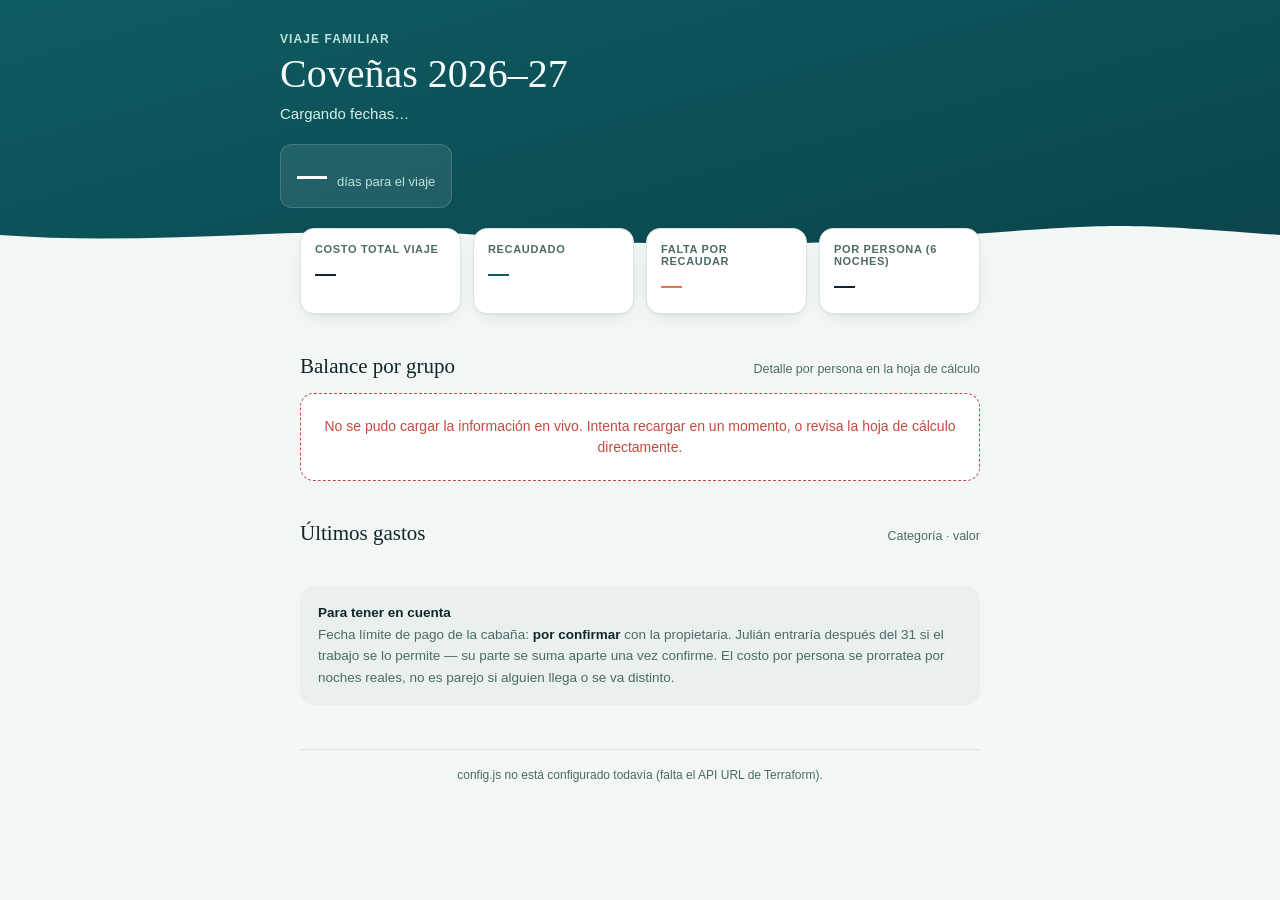
==== frontend/index.html @ 605c4e37 "Add frontend dashboard consuming the live API Same visual design as the Artifact version, now fetche" ====
<!doctype html>
<html lang="es">
<head>
<meta charset="utf-8">
<meta name="viewport" content="width=device-width, initial-scale=1">
<title>Coveñas 2026 — Cuentas del viaje</title>
<style>
  :root {
    --bg: #F2F6F4;
    --surface: #FFFFFF;
    --surface-2: #E9F0ED;
    --ink: #10262B;
    --ink-soft: #4C6A67;
    --line: #DCE6E1;
    --ocean: #0E5C63;
    --ocean-strong: #0A454A;
    --coral: #E8734A;
    --sea-green: #2F9C6B;
    --sea-green-bg: #E4F4EC;
    --sunset-red: #C24B3F;
    --sunset-red-bg: #FBEAE7;
    --amber: #B8863A;
    --amber-bg: #FBF1E1;
    --shadow: 0 1px 2px rgba(16,38,43,0.06), 0 8px 24px -12px rgba(16,38,43,0.18);
  }
  @media (prefers-color-scheme: dark) {
    :root {
      --bg: #0B1B1E; --surface: #122A2E; --surface-2: #17343A; --ink: #E7F1EE;
      --ink-soft: #93B2AE; --line: #21393E; --ocean: #4FB8AE; --ocean-strong: #7ED2C8;
      --coral: #F0925F; --sea-green: #4FD08A; --sea-green-bg: #123227;
      --sunset-red: #E8877A; --sunset-red-bg: #341E1C; --amber: #E0B15C; --amber-bg: #332A16;
      --shadow: 0 1px 2px rgba(0,0,0,0.3), 0 8px 24px -12px rgba(0,0,0,0.5);
    }
  }
  :root[data-theme="dark"] {
    --bg: #0B1B1E; --surface: #122A2E; --surface-2: #17343A; --ink: #E7F1EE;
    --ink-soft: #93B2AE; --line: #21393E; --ocean: #4FB8AE; --ocean-strong: #7ED2C8;
    --coral: #F0925F; --sea-green: #4FD08A; --sea-green-bg: #123227;
    --sunset-red: #E8877A; --sunset-red-bg: #341E1C; --amber: #E0B15C; --amber-bg: #332A16;
    --shadow: 0 1px 2px rgba(0,0,0,0.3), 0 8px 24px -12px rgba(0,0,0,0.5);
  }
  :root[data-theme="light"] {
    --bg: #F2F6F4; --surface: #FFFFFF; --surface-2: #E9F0ED; --ink: #10262B;
    --ink-soft: #4C6A67; --line: #DCE6E1; --ocean: #0E5C63; --ocean-strong: #0A454A;
    --coral: #E8734A; --sea-green: #2F9C6B; --sea-green-bg: #E4F4EC;
    --sunset-red: #C24B3F; --sunset-red-bg: #FBEAE7; --amber: #B8863A; --amber-bg: #FBF1E1;
    --shadow: 0 1px 2px rgba(16,38,43,0.06), 0 8px 24px -12px rgba(16,38,43,0.18);
  }
  * { box-sizing: border-box; }
  html, body { background: var(--bg); color: var(--ink); margin: 0;
    font-family: -apple-system, BlinkMacSystemFont, "Segoe UI", Roboto, Helvetica, Arial, sans-serif;
    -webkit-font-smoothing: antialiased; overflow-x: hidden; }
  body { padding: 0 0 64px; }
  .wrap { max-width: 720px; margin: 0 auto; padding: 0 20px; }
  .hero { background: linear-gradient(165deg, var(--ocean) 0%, var(--ocean-strong) 100%);
    color: #F4FAF8; padding: 32px 20px 40px; position: relative; overflow: hidden; }
  .hero::after { content: ""; position: absolute; left: 0; right: 0; bottom: -1px; height: 28px;
    background: var(--bg);
    -webkit-mask-image: url("data:image/svg+xml,%3Csvg xmlns='http://www.w3.org/2000/svg' viewBox='0 0 120 28' preserveAspectRatio='none'%3E%3Cpath d='M0 14 C 15 26, 30 2, 45 14 S 75 26, 90 14 S 105 2, 120 14 V28 H0 Z'/%3E%3C/svg%3E");
    mask-image: url("data:image/svg+xml,%3Csvg xmlns='http://www.w3.org/2000/svg' viewBox='0 0 120 28' preserveAspectRatio='none'%3E%3Cpath d='M0 14 C 15 26, 30 2, 45 14 S 75 26, 90 14 S 105 2, 120 14 V28 H0 Z'/%3E%3C/svg%3E");
    -webkit-mask-size: 100% 100%; mask-size: 100% 100%; }
  .hero-inner { max-width: 720px; margin: 0 auto; position: relative; }
  .eyebrow { font-size: 12px; letter-spacing: 0.09em; text-transform: uppercase; color: #BFE3DC;
    font-weight: 600; margin: 0 0 6px; }
  h1.trip-title { font-family: Georgia, "Iowan Old Style", "Palatino Linotype", serif; font-weight: 400;
    font-size: clamp(30px, 7vw, 40px); line-height: 1.08; margin: 0 0 10px; text-wrap: balance; }
  .dates { font-size: 15px; color: #D7EDE8; margin: 0 0 22px; }
  .dates b { color: #FFFFFF; font-variant-numeric: tabular-nums; }
  .countdown { display: flex; align-items: baseline; gap: 10px; background: rgba(255,255,255,0.09);
    border: 1px solid rgba(255,255,255,0.16); border-radius: 12px; padding: 14px 16px; width: fit-content; }
  .countdown .num { font-size: 30px; font-weight: 700; font-variant-numeric: tabular-nums; color: #FFFFFF; }
  .countdown .label { font-size: 13px; color: #BFE3DC; }
  .stats { display: grid; grid-template-columns: repeat(2, 1fr); gap: 12px; margin-top: -20px;
    position: relative; z-index: 1; }
  @media (min-width: 560px) { .stats { grid-template-columns: repeat(4, 1fr); } }
  .stat-card { background: var(--surface); border: 1px solid var(--line); border-radius: 14px;
    padding: 14px 14px 16px; box-shadow: var(--shadow); }
  .stat-card .k { font-size: 11px; text-transform: uppercase; letter-spacing: 0.06em; color: var(--ink-soft);
    font-weight: 600; margin: 0 0 6px; }
  .stat-card .v { font-size: 21px; font-weight: 700; font-variant-numeric: tabular-nums; margin: 0;
    letter-spacing: -0.01em; }
  .stat-card .v.coral { color: var(--coral); }
  .stat-card .v.ocean { color: var(--ocean); }
  section { margin-top: 40px; }
  .section-head { display: flex; align-items: baseline; justify-content: space-between; gap: 12px;
    margin-bottom: 14px; }
  h2 { font-family: Georgia, "Iowan Old Style", "Palatino Linotype", serif; font-weight: 400; font-size: 21px;
    margin: 0; }
  .section-note { font-size: 12.5px; color: var(--ink-soft); margin: 0; }
  .balance-list { display: flex; flex-direction: column; gap: 10px; }
  .b-card { background: var(--surface); border: 1px solid var(--line); border-radius: 14px; padding: 14px 16px; }
  .b-top { display: flex; justify-content: space-between; align-items: center; gap: 10px; margin-bottom: 10px; }
  .b-name { font-weight: 700; font-size: 15px; }
  .b-sub { font-size: 12.5px; color: var(--ink-soft); font-weight: 400; }
  .pill { font-size: 12px; font-weight: 600; padding: 4px 10px; border-radius: 999px; white-space: nowrap; }
  .pill.debe { background: var(--sunset-red-bg); color: var(--sunset-red); }
  .pill.aldia { background: var(--sea-green-bg); color: var(--sea-green); }
  .pill.pendiente { background: var(--amber-bg); color: var(--amber); }
  .b-bar-row { display: flex; align-items: center; gap: 10px; }
  .b-bar { flex: 1; height: 7px; border-radius: 999px; background: var(--surface-2); overflow: hidden; }
  .b-bar-fill { height: 100%; border-radius: 999px; background: var(--sea-green); }
  .b-figs { font-size: 12.5px; color: var(--ink-soft); font-variant-numeric: tabular-nums; white-space: nowrap; }
  .b-figs b { color: var(--ink); font-weight: 600; }
  .gasto-row { display: flex; justify-content: space-between; gap: 10px; padding: 10px 0;
    border-bottom: 1px solid var(--line); font-size: 13.5px; }
  .gasto-row:last-child { border-bottom: none; }
  .gasto-main { display: flex; flex-direction: column; gap: 2px; }
  .gasto-cat { font-size: 11px; text-transform: uppercase; letter-spacing: 0.04em; color: var(--ink-soft); }
  .gasto-val { font-variant-numeric: tabular-nums; font-weight: 600; white-space: nowrap; }
  .empty-state, .error-state { background: var(--surface); border: 1px dashed var(--line); border-radius: 14px;
    padding: 22px 18px; text-align: center; color: var(--ink-soft); font-size: 14px; line-height: 1.5; }
  .error-state { border-color: var(--sunset-red); color: var(--sunset-red); }
  .notes { background: var(--surface-2); border-radius: 14px; padding: 16px 18px; font-size: 13.5px;
    color: var(--ink-soft); line-height: 1.6; }
  .notes b { color: var(--ink); }
  footer { margin-top: 44px; padding-top: 18px; border-top: 1px solid var(--line); font-size: 12px;
    color: var(--ink-soft); text-align: center; }
  .skeleton { background: linear-gradient(90deg, var(--surface-2) 25%, var(--line) 37%, var(--surface-2) 63%);
    background-size: 400% 100%; border-radius: 14px; height: 64px; }
  @media (prefers-reduced-motion: no-preference) {
    .b-bar-fill { transition: width 0.5s ease; }
    .skeleton { animation: shimmer 1.4s ease infinite; }
  }
  @keyframes shimmer { 0% { background-position: 100% 0; } 100% { background-position: 0 0; } }
</style>
</head>
<body>

<div class="hero">
  <div class="hero-inner">
    <p class="eyebrow">Viaje familiar</p>
    <h1 class="trip-title">Coveñas 2026–27</h1>
    <p class="dates" id="dates-line">Cargando fechas…</p>
    <div class="countdown">
      <span class="num" id="countdown-num">—</span>
      <span class="label" id="countdown-label">días para el viaje</span>
    </div>
  </div>
</div>

<div class="wrap">

  <div class="stats" id="stats">
    <div class="stat-card"><p class="k">Costo total viaje</p><p class="v" id="stat-total">—</p></div>
    <div class="stat-card"><p class="k">Recaudado</p><p class="v ocean" id="stat-abonado">—</p></div>
    <div class="stat-card"><p class="k">Falta por recaudar</p><p class="v coral" id="stat-pendiente">—</p></div>
    <div class="stat-card"><p class="k">Por persona (6 noches)</p><p class="v" id="stat-persona">—</p></div>
  </div>

  <section>
    <div class="section-head">
      <h2>Balance por grupo</h2>
      <p class="section-note">Detalle por persona en la hoja de cálculo</p>
    </div>
    <div class="balance-list" id="balance-list">
      <div class="skeleton"></div><div class="skeleton"></div><div class="skeleton"></div>
    </div>
  </section>

  <section>
    <div class="section-head">
      <h2>Últimos gastos</h2>
      <p class="section-note">Categoría · valor</p>
    </div>
    <div id="gastos-list"><div class="skeleton"></div></div>
  </section>

  <section>
    <div class="notes">
      <b>Para tener en cuenta</b><br>
      Fecha límite de pago de la cabaña: <b>por confirmar</b> con la propietaria.
      Julián entraría después del 31 si el trabajo se lo permite — su parte se suma aparte una vez confirme.
      El costo por persona se prorratea por noches reales, no es parejo si alguien llega o se va distinto.
    </div>
  </section>

  <footer id="footer-note">
    Cargando…
  </footer>
</div>

<script src="config.js"></script>
<script>
(function () {
  var API_URL = window.DASHBOARD_API_URL;

  function fmt(n) {
    return "$" + Math.round(n).toLocaleString("es-CO");
  }

  function fmtDate(iso) {
    if (!iso) return "";
    var d = new Date(iso + "T00:00:00");
    return d.toLocaleDateString("es-CO", { day: "numeric", month: "short" });
  }

  function renderCountdown(inicioISO) {
    var tripStart = new Date(inicioISO + "T00:00:00");
    var today = new Date();
    today.setHours(0, 0, 0, 0);
    var diffDays = Math.round((tripStart - today) / 86400000);
    var numEl = document.getElementById("countdown-num");
    var labelEl = document.getElementById("countdown-label");
    if (diffDays > 0) {
      numEl.textContent = diffDays;
      labelEl.textContent = "días para el viaje";
    } else if (diffDays === 0) {
      numEl.textContent = "🏖";
      labelEl.textContent = "¡Es hoy!";
    } else {
      numEl.textContent = "🌊";
      labelEl.textContent = "buen viaje";
    }
  }

  function renderGroups(grupos) {
    var list = document.getElementById("balance-list");
    list.innerHTML = "";
    grupos.forEach(function (g) {
      var pct = g.owed > 0 ? Math.max(0, Math.min(100, (g.paid / g.owed) * 100)) : 0;
      var balance = g.paid - g.owed;
      var pillClass, pillText;
      if (g.pending) {
        pillClass = "pendiente"; pillText = "Pendiente confirmar";
      } else if (balance >= 0) {
        pillClass = "aldia"; pillText = "Al día";
      } else {
        pillClass = "debe"; pillText = "Debe " + fmt(-balance);
      }
      var card = document.createElement("div");
      card.className = "b-card";
      card.innerHTML =
        '<div class="b-top">' +
          '<div><span class="b-name">' + g.nombre + '</span> &nbsp;<span class="b-sub">' + g.sub + '</span></div>' +
          '<span class="pill ' + pillClass + '">' + pillText + '</span>' +
        '</div>' +
        '<div class="b-bar-row">' +
          '<div class="b-bar"><div class="b-bar-fill" style="width:' + pct + '%"></div></div>' +
          '<span class="b-figs"><b>' + fmt(g.paid) + '</b> / ' + fmt(g.owed) + '</span>' +
        '</div>';
      list.appendChild(card);
    });
  }

  function renderGastos(gastos) {
    var el = document.getElementById("gastos-list");
    if (!gastos || gastos.length === 0) {
      el.innerHTML = '<div class="empty-state">Aún no se han registrado gastos de comida, ' +
        'transporte o paseos.<br>Se van sumando aquí a medida que se registran en la hoja de gastos.</div>';
      return;
    }
    el.innerHTML = "";
    var box = document.createElement("div");
    box.className = "b-card";
    gastos.forEach(function (g) {
      var row = document.createElement("div");
      row.className = "gasto-row";
      row.innerHTML =
        '<div class="gasto-main"><span>' + g.descripcion + ' — ' + g.quienPago + '</span>' +
        '<span class="gasto-cat">' + g.categoria + ' · ' + fmtDate(g.fecha) + '</span></div>' +
        '<span class="gasto-val">' + fmt(g.valor) + '</span>';
      box.appendChild(row);
    });
    el.appendChild(box);
  }

  function render(data) {
    document.getElementById("dates-line").innerHTML =
      data.cabaña.condominio + " · <b>" + fmtDate(data.cabaña.inicio) + "</b> &rarr; <b>" +
      fmtDate(data.cabaña.fin) + "</b> · " + data.cabaña.noches + " noches";
    renderCountdown(data.cabaña.inicio);
    document.getElementById("stat-total").textContent = fmt(data.totales.granTotal);
    document.getElementById("stat-abonado").textContent = fmt(data.totales.abonado);
    document.getElementById("stat-pendiente").textContent = fmt(data.totales.pendienteRecaudar);
    var personaCount = (data.grupos || []).filter(function (g) { return !g.pending; })
      .reduce(function (n) { return n + 1; }, 0) || 1;
    document.getElementById("stat-persona").textContent = fmt(data.totales.granTotal / (data.personas || personaCount));
    renderGroups(data.grupos || []);
    renderGastos(data.ultimosGastos || []);
    var updated = data.actualizado ? new Date(data.actualizado).toLocaleString("es-CO") : "—";
    document.getElementById("footer-note").textContent = "Datos en vivo desde la hoja de cálculo · actualizado " + updated;
  }

  function showError() {
    document.getElementById("balance-list").innerHTML =
      '<div class="error-state">No se pudo cargar la información en vivo. Intenta recargar en un momento, ' +
      'o revisa la hoja de cálculo directamente.</div>';
    document.getElementById("gastos-list").innerHTML = "";
    document.getElementById("footer-note").textContent = "Sin conexión con los datos en vivo.";
  }

  if (!API_URL || API_URL.indexOf("REPLACE") === 0) {
    showError();
    document.getElementById("footer-note").textContent =
      "config.js no está configurado todavía (falta el API URL de Terraform).";
    return;
  }

  fetch(API_URL)
    .then(function (r) { if (!r.ok) throw new Error("HTTP " + r.status); return r.json(); })
    .then(render)
    .catch(showError);
})();
</script>
</body>
</html>
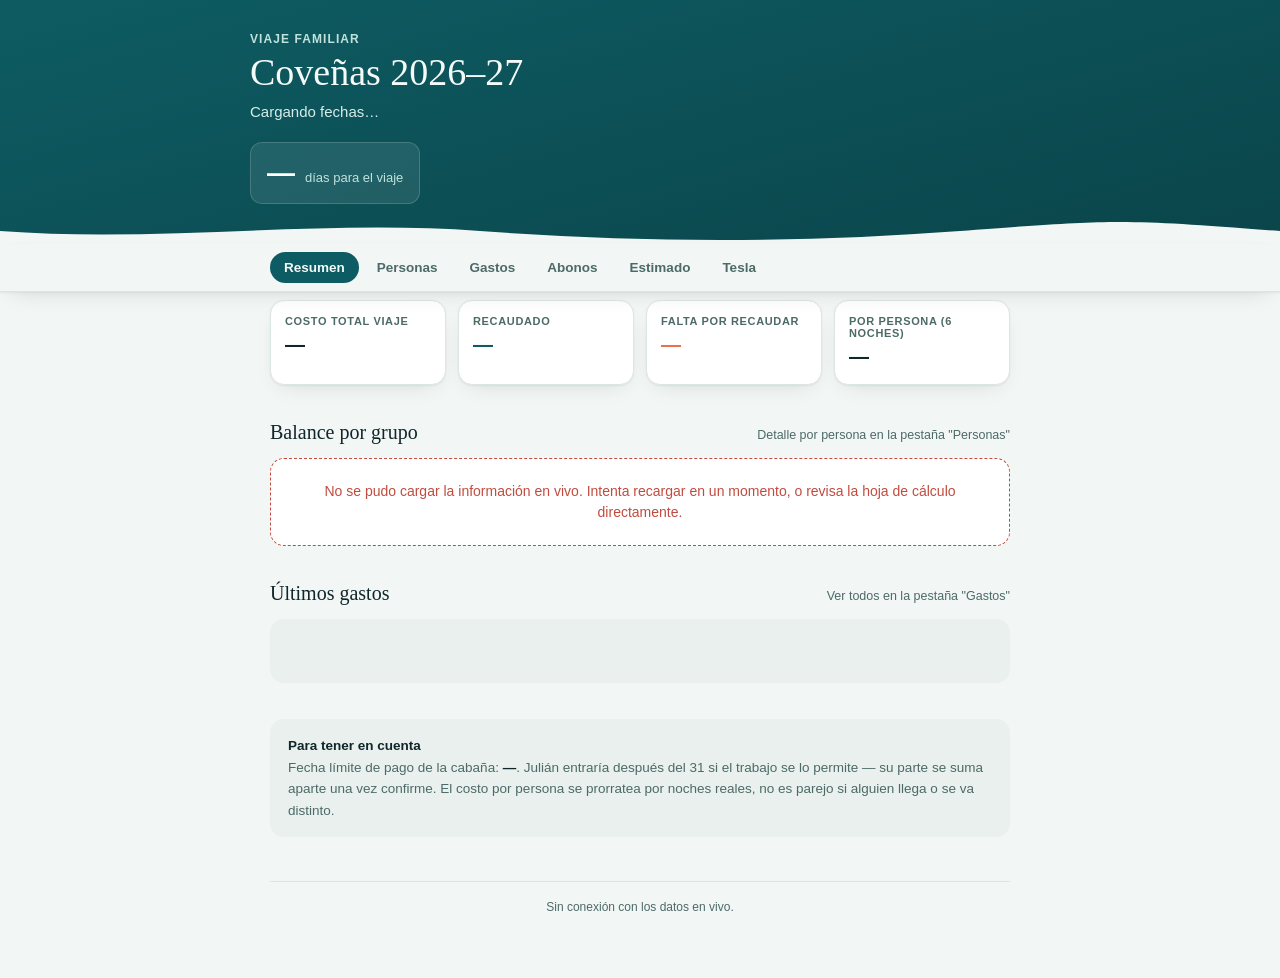
==== commit c90e6ded: "feat: dashboard con pestañas — Resumen, Personas, Gastos, Abonos, Estimado, Tesla Lambda: - parse_pe" ====
--- a/frontend/index.html
+++ b/frontend/index.html
@@ -51,25 +51,46 @@
     font-family: -apple-system, BlinkMacSystemFont, "Segoe UI", Roboto, Helvetica, Arial, sans-serif;
     -webkit-font-smoothing: antialiased; overflow-x: hidden; }
   body { padding: 0 0 64px; }
-  .wrap { max-width: 720px; margin: 0 auto; padding: 0 20px; }
+  .wrap { max-width: 780px; margin: 0 auto; padding: 0 20px; }
+  a { color: inherit; }
+
+  /* ---------- Hero ---------- */
   .hero { background: linear-gradient(165deg, var(--ocean) 0%, var(--ocean-strong) 100%);
-    color: #F4FAF8; padding: 32px 20px 40px; position: relative; overflow: hidden; }
+    color: #F4FAF8; padding: 32px 20px 0; position: relative; overflow: hidden; }
   .hero::after { content: ""; position: absolute; left: 0; right: 0; bottom: -1px; height: 28px;
     background: var(--bg);
     -webkit-mask-image: url("data:image/svg+xml,%3Csvg xmlns='http://www.w3.org/2000/svg' viewBox='0 0 120 28' preserveAspectRatio='none'%3E%3Cpath d='M0 14 C 15 26, 30 2, 45 14 S 75 26, 90 14 S 105 2, 120 14 V28 H0 Z'/%3E%3C/svg%3E");
     mask-image: url("data:image/svg+xml,%3Csvg xmlns='http://www.w3.org/2000/svg' viewBox='0 0 120 28' preserveAspectRatio='none'%3E%3Cpath d='M0 14 C 15 26, 30 2, 45 14 S 75 26, 90 14 S 105 2, 120 14 V28 H0 Z'/%3E%3C/svg%3E");
-    -webkit-mask-size: 100% 100%; mask-size: 100% 100%; }
-  .hero-inner { max-width: 720px; margin: 0 auto; position: relative; }
+    -webkit-mask-size: 100% 100%; mask-size: 100% 100%; z-index: 0; }
+  .hero-inner { max-width: 780px; margin: 0 auto; position: relative; z-index: 1; padding-bottom: 40px; }
   .eyebrow { font-size: 12px; letter-spacing: 0.09em; text-transform: uppercase; color: #BFE3DC;
     font-weight: 600; margin: 0 0 6px; }
   h1.trip-title { font-family: Georgia, "Iowan Old Style", "Palatino Linotype", serif; font-weight: 400;
-    font-size: clamp(30px, 7vw, 40px); line-height: 1.08; margin: 0 0 10px; text-wrap: balance; }
+    font-size: clamp(28px, 6.5vw, 38px); line-height: 1.08; margin: 0 0 10px; text-wrap: balance; }
   .dates { font-size: 15px; color: #D7EDE8; margin: 0 0 22px; }
   .dates b { color: #FFFFFF; font-variant-numeric: tabular-nums; }
   .countdown { display: flex; align-items: baseline; gap: 10px; background: rgba(255,255,255,0.09);
     border: 1px solid rgba(255,255,255,0.16); border-radius: 12px; padding: 14px 16px; width: fit-content; }
-  .countdown .num { font-size: 30px; font-weight: 700; font-variant-numeric: tabular-nums; color: #FFFFFF; }
+  .countdown .num { font-size: 28px; font-weight: 700; font-variant-numeric: tabular-nums; color: #FFFFFF; }
   .countdown .label { font-size: 13px; color: #BFE3DC; }
+
+  /* ---------- Tabs ---------- */
+  .tabbar-outer { position: sticky; top: 0; z-index: 10; background: var(--bg);
+    border-bottom: 1px solid var(--line); box-shadow: var(--shadow); }
+  .tabbar { max-width: 780px; margin: 0 auto; display: flex; gap: 4px; overflow-x: auto;
+    padding: 8px 20px; scrollbar-width: none; }
+  .tabbar::-webkit-scrollbar { display: none; }
+  .tab-btn { flex: 0 0 auto; border: none; background: transparent; color: var(--ink-soft);
+    font-size: 13.5px; font-weight: 600; padding: 8px 14px; border-radius: 999px; cursor: pointer;
+    white-space: nowrap; font-family: inherit; }
+  .tab-btn:hover { background: var(--surface-2); }
+  .tab-btn[aria-selected="true"] { background: var(--ocean); color: #F4FAF8; }
+  .tab-btn:focus-visible { outline: 2px solid var(--ocean); outline-offset: 2px; }
+
+  .tabpanel { display: none; padding-top: 28px; }
+  .tabpanel.active { display: block; }
+
+  /* ---------- Stats ---------- */
   .stats { display: grid; grid-template-columns: repeat(2, 1fr); gap: 12px; margin-top: -20px;
     position: relative; z-index: 1; }
   @media (min-width: 560px) { .stats { grid-template-columns: repeat(4, 1fr); } }
@@ -77,16 +98,21 @@
     padding: 14px 14px 16px; box-shadow: var(--shadow); }
   .stat-card .k { font-size: 11px; text-transform: uppercase; letter-spacing: 0.06em; color: var(--ink-soft);
     font-weight: 600; margin: 0 0 6px; }
-  .stat-card .v { font-size: 21px; font-weight: 700; font-variant-numeric: tabular-nums; margin: 0;
+  .stat-card .v { font-size: 20px; font-weight: 700; font-variant-numeric: tabular-nums; margin: 0;
     letter-spacing: -0.01em; }
   .stat-card .v.coral { color: var(--coral); }
   .stat-card .v.ocean { color: var(--ocean); }
-  section { margin-top: 40px; }
+
+  /* ---------- Sections ---------- */
+  section.block { margin-top: 36px; }
+  section.block:first-child { margin-top: 0; }
   .section-head { display: flex; align-items: baseline; justify-content: space-between; gap: 12px;
     margin-bottom: 14px; }
-  h2 { font-family: Georgia, "Iowan Old Style", "Palatino Linotype", serif; font-weight: 400; font-size: 21px;
+  h2 { font-family: Georgia, "Iowan Old Style", "Palatino Linotype", serif; font-weight: 400; font-size: 20px;
     margin: 0; }
   .section-note { font-size: 12.5px; color: var(--ink-soft); margin: 0; }
+
+  /* ---------- Balance / person cards ---------- */
   .balance-list { display: flex; flex-direction: column; gap: 10px; }
   .b-card { background: var(--surface); border: 1px solid var(--line); border-radius: 14px; padding: 14px 16px; }
   .b-top { display: flex; justify-content: space-between; align-items: center; gap: 10px; margin-bottom: 10px; }
@@ -101,22 +127,45 @@
   .b-bar-fill { height: 100%; border-radius: 999px; background: var(--sea-green); }
   .b-figs { font-size: 12.5px; color: var(--ink-soft); font-variant-numeric: tabular-nums; white-space: nowrap; }
   .b-figs b { color: var(--ink); font-weight: 600; }
-  .gasto-row { display: flex; justify-content: space-between; gap: 10px; padding: 10px 0;
+
+  /* ---------- Ledger rows (Gastos/Abonos) ---------- */
+  .ledger { background: var(--surface); border: 1px solid var(--line); border-radius: 14px; overflow: hidden; }
+  .ledger-row { display: flex; justify-content: space-between; gap: 10px; padding: 12px 16px;
     border-bottom: 1px solid var(--line); font-size: 13.5px; }
-  .gasto-row:last-child { border-bottom: none; }
-  .gasto-main { display: flex; flex-direction: column; gap: 2px; }
-  .gasto-cat { font-size: 11px; text-transform: uppercase; letter-spacing: 0.04em; color: var(--ink-soft); }
-  .gasto-val { font-variant-numeric: tabular-nums; font-weight: 600; white-space: nowrap; }
+  .ledger-row:last-child { border-bottom: none; }
+  .ledger-main { display: flex; flex-direction: column; gap: 2px; min-width: 0; }
+  .ledger-main span:first-child { overflow: hidden; text-overflow: ellipsis; white-space: nowrap; }
+  .ledger-meta { font-size: 11px; text-transform: uppercase; letter-spacing: 0.04em; color: var(--ink-soft); }
+  .ledger-val { font-variant-numeric: tabular-nums; font-weight: 600; white-space: nowrap; flex: 0 0 auto; }
+
   .empty-state, .error-state { background: var(--surface); border: 1px dashed var(--line); border-radius: 14px;
     padding: 22px 18px; text-align: center; color: var(--ink-soft); font-size: 14px; line-height: 1.5; }
   .error-state { border-color: var(--sunset-red); color: var(--sunset-red); }
+
   .notes { background: var(--surface-2); border-radius: 14px; padding: 16px 18px; font-size: 13.5px;
     color: var(--ink-soft); line-height: 1.6; }
   .notes b { color: var(--ink); }
+
+  /* ---------- Freeform grid (Estimado / Tesla) ---------- */
+  .grid-heading { font-weight: 700; font-size: 14px; margin: 20px 0 10px; color: var(--ink); }
+  .grid-heading:first-child { margin-top: 0; }
+  .grid-note { font-size: 12.5px; color: var(--ink-soft); margin: 0 0 16px; line-height: 1.5; }
+  .grid-kv { display: flex; justify-content: space-between; gap: 12px; padding: 8px 0;
+    border-bottom: 1px solid var(--line); font-size: 13.5px; }
+  .grid-kv:last-child { border-bottom: none; }
+  .grid-kv-label { color: var(--ink-soft); }
+  .grid-kv-value { font-weight: 600; text-align: right; font-variant-numeric: tabular-nums; }
+  .grid-table-wrap { overflow-x: auto; border: 1px solid var(--line); border-radius: 12px; margin: 6px 0 16px; }
+  table.grid-table { width: 100%; border-collapse: collapse; font-size: 13px; background: var(--surface); }
+  table.grid-table th { text-align: left; font-size: 11px; text-transform: uppercase; letter-spacing: 0.04em;
+    color: var(--ink-soft); background: var(--surface-2); padding: 10px 12px; white-space: nowrap; }
+  table.grid-table td { padding: 10px 12px; border-top: 1px solid var(--line); vertical-align: top; }
+
   footer { margin-top: 44px; padding-top: 18px; border-top: 1px solid var(--line); font-size: 12px;
     color: var(--ink-soft); text-align: center; }
+
   .skeleton { background: linear-gradient(90deg, var(--surface-2) 25%, var(--line) 37%, var(--surface-2) 63%);
-    background-size: 400% 100%; border-radius: 14px; height: 64px; }
+    background-size: 400% 100%; border-radius: 14px; height: 64px; margin-bottom: 10px; }
   @media (prefers-reduced-motion: no-preference) {
     .b-bar-fill { transition: width 0.5s ease; }
     .skeleton { animation: shimmer 1.4s ease infinite; }
@@ -138,45 +187,112 @@
   </div>
 </div>
 
+<div class="tabbar-outer">
+  <nav class="tabbar" role="tablist" aria-label="Secciones del dashboard">
+    <button class="tab-btn" role="tab" data-tab="resumen" aria-selected="true">Resumen</button>
+    <button class="tab-btn" role="tab" data-tab="personas" aria-selected="false">Personas</button>
+    <button class="tab-btn" role="tab" data-tab="gastos" aria-selected="false">Gastos</button>
+    <button class="tab-btn" role="tab" data-tab="abonos" aria-selected="false">Abonos</button>
+    <button class="tab-btn" role="tab" data-tab="estimado" aria-selected="false">Estimado</button>
+    <button class="tab-btn" role="tab" data-tab="tesla" aria-selected="false">Tesla</button>
+  </nav>
+</div>
+
 <div class="wrap">
 
-  <div class="stats" id="stats">
-    <div class="stat-card"><p class="k">Costo total viaje</p><p class="v" id="stat-total">—</p></div>
-    <div class="stat-card"><p class="k">Recaudado</p><p class="v ocean" id="stat-abonado">—</p></div>
-    <div class="stat-card"><p class="k">Falta por recaudar</p><p class="v coral" id="stat-pendiente">—</p></div>
-    <div class="stat-card"><p class="k">Por persona (6 noches)</p><p class="v" id="stat-persona">—</p></div>
-  </div>
-
-  <section>
-    <div class="section-head">
-      <h2>Balance por grupo</h2>
-      <p class="section-note">Detalle por persona en la hoja de cálculo</p>
+  <!-- ---------------- RESUMEN ---------------- -->
+  <div class="tabpanel active" id="panel-resumen">
+    <div class="stats" id="stats">
+      <div class="stat-card"><p class="k">Costo total viaje</p><p class="v" id="stat-total">—</p></div>
+      <div class="stat-card"><p class="k">Recaudado</p><p class="v ocean" id="stat-abonado">—</p></div>
+      <div class="stat-card"><p class="k">Falta por recaudar</p><p class="v coral" id="stat-pendiente">—</p></div>
+      <div class="stat-card"><p class="k">Por persona (6 noches)</p><p class="v" id="stat-persona">—</p></div>
     </div>
-    <div class="balance-list" id="balance-list">
-      <div class="skeleton"></div><div class="skeleton"></div><div class="skeleton"></div>
-    </div>
-  </section>
-
-  <section>
-    <div class="section-head">
-      <h2>Últimos gastos</h2>
-      <p class="section-note">Categoría · valor</p>
-    </div>
-    <div id="gastos-list"><div class="skeleton"></div></div>
-  </section>
-
-  <section>
-    <div class="notes">
-      <b>Para tener en cuenta</b><br>
-      Fecha límite de pago de la cabaña: <b>por confirmar</b> con la propietaria.
-      Julián entraría después del 31 si el trabajo se lo permite — su parte se suma aparte una vez confirme.
-      El costo por persona se prorratea por noches reales, no es parejo si alguien llega o se va distinto.
-    </div>
-  </section>
-
-  <footer id="footer-note">
-    Cargando…
-  </footer>
+
+    <section class="block">
+      <div class="section-head">
+        <h2>Balance por grupo</h2>
+        <p class="section-note">Detalle por persona en la pestaña "Personas"</p>
+      </div>
+      <div class="balance-list" id="balance-list">
+        <div class="skeleton"></div><div class="skeleton"></div><div class="skeleton"></div>
+      </div>
+    </section>
+
+    <section class="block">
+      <div class="section-head">
+        <h2>Últimos gastos</h2>
+        <p class="section-note">Ver todos en la pestaña "Gastos"</p>
+      </div>
+      <div id="resumen-gastos"><div class="skeleton"></div></div>
+    </section>
+
+    <section class="block">
+      <div class="notes">
+        <b>Para tener en cuenta</b><br>
+        Fecha límite de pago de la cabaña: <b id="nota-fecha-limite">—</b>.
+        Julián entraría después del 31 si el trabajo se lo permite — su parte se suma aparte una vez confirme.
+        El costo por persona se prorratea por noches reales, no es parejo si alguien llega o se va distinto.
+      </div>
+    </section>
+  </div>
+
+  <!-- ---------------- PERSONAS ---------------- -->
+  <div class="tabpanel" id="panel-personas">
+    <section class="block">
+      <div class="section-head">
+        <h2>Personas</h2>
+        <p class="section-note">Costo individual, prorrateado por noche</p>
+      </div>
+      <div class="balance-list" id="personas-list"><div class="skeleton"></div></div>
+    </section>
+  </div>
+
+  <!-- ---------------- GASTOS ---------------- -->
+  <div class="tabpanel" id="panel-gastos">
+    <section class="block">
+      <div class="section-head">
+        <h2>Gastos</h2>
+        <p class="section-note">Comida, transporte, actividades, otros</p>
+      </div>
+      <div id="gastos-full"><div class="skeleton"></div></div>
+    </section>
+  </div>
+
+  <!-- ---------------- ABONOS ---------------- -->
+  <div class="tabpanel" id="panel-abonos">
+    <section class="block">
+      <div class="section-head">
+        <h2>Abonos / adelantos</h2>
+        <p class="section-note">Quién ha aportado a la caja del viaje</p>
+      </div>
+      <div id="abonos-full"><div class="skeleton"></div></div>
+    </section>
+  </div>
+
+  <!-- ---------------- ESTIMADO ---------------- -->
+  <div class="tabpanel" id="panel-estimado">
+    <section class="block">
+      <div class="section-head">
+        <h2>Presupuesto estimado</h2>
+        <p class="section-note">Predictivo — investigado en la web, ajustable</p>
+      </div>
+      <div id="estimado-grid"><div class="skeleton"></div></div>
+    </section>
+  </div>
+
+  <!-- ---------------- TESLA ---------------- -->
+  <div class="tabpanel" id="panel-tesla">
+    <section class="block">
+      <div class="section-head">
+        <h2>Tesla — ruta y carga</h2>
+        <p class="section-note">Medellín → Coveñas, Model Y RWD</p>
+      </div>
+      <div id="tesla-grid"><div class="skeleton"></div></div>
+    </section>
+  </div>
+
+  <footer id="footer-note">Cargando…</footer>
 </div>
 
 <script src="config.js"></script>
@@ -194,6 +310,19 @@
     return d.toLocaleDateString("es-CO", { day: "numeric", month: "short" });
   }
 
+  // ---------------- Tabs ----------------
+  var tabButtons = Array.prototype.slice.call(document.querySelectorAll(".tab-btn"));
+  tabButtons.forEach(function (btn) {
+    btn.addEventListener("click", function () {
+      tabButtons.forEach(function (b) { b.setAttribute("aria-selected", "false"); });
+      document.querySelectorAll(".tabpanel").forEach(function (p) { p.classList.remove("active"); });
+      btn.setAttribute("aria-selected", "true");
+      document.getElementById("panel-" + btn.dataset.tab).classList.add("active");
+      window.scrollTo({ top: 0, behavior: "instant" in window ? "instant" : "auto" });
+    });
+  });
+
+  // ---------------- Countdown ----------------
   function renderCountdown(inicioISO) {
     var tripStart = new Date(inicioISO + "T00:00:00");
     var today = new Date();
@@ -213,26 +342,26 @@
     }
   }
 
+  // ---------------- Resumen: balance por grupo ----------------
+  function balancePill(owed, paid, pending) {
+    var balance = paid - owed;
+    if (pending) return { cls: "pendiente", text: "Pendiente confirmar" };
+    if (balance >= 0) return { cls: "aldia", text: "Al día" };
+    return { cls: "debe", text: "Debe " + fmt(-balance) };
+  }
+
   function renderGroups(grupos) {
     var list = document.getElementById("balance-list");
     list.innerHTML = "";
     grupos.forEach(function (g) {
       var pct = g.owed > 0 ? Math.max(0, Math.min(100, (g.paid / g.owed) * 100)) : 0;
-      var balance = g.paid - g.owed;
-      var pillClass, pillText;
-      if (g.pending) {
-        pillClass = "pendiente"; pillText = "Pendiente confirmar";
-      } else if (balance >= 0) {
-        pillClass = "aldia"; pillText = "Al día";
-      } else {
-        pillClass = "debe"; pillText = "Debe " + fmt(-balance);
-      }
+      var pill = balancePill(g.owed, g.paid, g.pending);
       var card = document.createElement("div");
       card.className = "b-card";
       card.innerHTML =
         '<div class="b-top">' +
           '<div><span class="b-name">' + g.nombre + '</span> &nbsp;<span class="b-sub">' + g.sub + '</span></div>' +
-          '<span class="pill ' + pillClass + '">' + pillText + '</span>' +
+          '<span class="pill ' + pill.cls + '">' + pill.text + '</span>' +
         '</div>' +
         '<div class="b-bar-row">' +
           '<div class="b-bar"><div class="b-bar-fill" style="width:' + pct + '%"></div></div>' +
@@ -242,41 +371,167 @@
     });
   }
 
-  function renderGastos(gastos) {
-    var el = document.getElementById("gastos-list");
-    if (!gastos || gastos.length === 0) {
-      el.innerHTML = '<div class="empty-state">Aún no se han registrado gastos de comida, ' +
-        'transporte o paseos.<br>Se van sumando aquí a medida que se registran en la hoja de gastos.</div>';
+  // ---------------- Personas ----------------
+  function renderPersonas(personas) {
+    var list = document.getElementById("personas-list");
+    list.innerHTML = "";
+    if (!personas || personas.length === 0) {
+      list.innerHTML = '<div class="empty-state">Sin datos de personas todavía.</div>';
       return;
     }
-    el.innerHTML = "";
+    personas.forEach(function (p) {
+      var pct = p.totalACargo > 0 ? Math.max(0, Math.min(100, (p.totalAbonado / p.totalACargo) * 100)) : 0;
+      var pill = balancePill(p.totalACargo, p.totalAbonado, false);
+      var sub = p.grupo + " · " + p.noches + " noches" + (p.participaGastos ? "" : " · no participa en gastos variables");
+      var card = document.createElement("div");
+      card.className = "b-card";
+      card.innerHTML =
+        '<div class="b-top">' +
+          '<div><span class="b-name">' + p.nombre + '</span> &nbsp;<span class="b-sub">' + sub + '</span></div>' +
+          '<span class="pill ' + pill.cls + '">' + pill.text + '</span>' +
+        '</div>' +
+        '<div class="b-bar-row">' +
+          '<div class="b-bar"><div class="b-bar-fill" style="width:' + pct + '%"></div></div>' +
+          '<span class="b-figs"><b>' + fmt(p.totalAbonado) + '</b> / ' + fmt(p.totalACargo) + '</span>' +
+        '</div>' +
+        (p.nota ? '<p class="section-note" style="margin-top:8px">' + p.nota + '</p>' : '');
+      list.appendChild(card);
+    });
+  }
+
+  // ---------------- Ledgers: Gastos / Abonos ----------------
+  function renderLedger(containerId, rows, emptyText, rowRenderer) {
+    var el = document.getElementById(containerId);
+    if (!rows || rows.length === 0) {
+      el.innerHTML = '<div class="empty-state">' + emptyText + '</div>';
+      return;
+    }
     var box = document.createElement("div");
-    box.className = "b-card";
-    gastos.forEach(function (g) {
+    box.className = "ledger";
+    rows.forEach(function (r) {
       var row = document.createElement("div");
-      row.className = "gasto-row";
-      row.innerHTML =
-        '<div class="gasto-main"><span>' + g.descripcion + ' — ' + g.quienPago + '</span>' +
-        '<span class="gasto-cat">' + g.categoria + ' · ' + fmtDate(g.fecha) + '</span></div>' +
-        '<span class="gasto-val">' + fmt(g.valor) + '</span>';
+      row.className = "ledger-row";
+      row.innerHTML = rowRenderer(r);
       box.appendChild(row);
     });
+    el.innerHTML = "";
     el.appendChild(box);
   }
 
+  function gastoRowHtml(g) {
+    return '<div class="ledger-main"><span>' + (g.descripcion || "(sin descripción)") + " — " + g.quienPago + '</span>' +
+      '<span class="ledger-meta">' + g.categoria + ' · ' + fmtDate(g.fecha) + '</span></div>' +
+      '<span class="ledger-val">' + fmt(g.valor) + '</span>';
+  }
+
+  function abonoRowHtml(a) {
+    return '<div class="ledger-main"><span>' + a.nombre + " — " + a.concepto + '</span>' +
+      '<span class="ledger-meta">' + a.grupo + ' · ' + fmtDate(a.fecha) + '</span></div>' +
+      '<span class="ledger-val">' + fmt(a.valor) + '</span>';
+  }
+
+  // ---------------- Freeform grid renderer (Estimado / Tesla) ----------------
+  function renderFreeformGrid(containerId, grid) {
+    var container = document.getElementById(containerId);
+    container.innerHTML = "";
+    if (!grid || grid.length === 0) {
+      container.innerHTML = '<div class="empty-state">Sin datos.</div>';
+      return;
+    }
+    var currentTable = null;
+    grid.forEach(function (row, idx) {
+      if (idx === 0) return; // row 0 is the sheet's own emoji title, already shown as the tab heading
+      var cells = row.map(function (c) { return c === null || c === undefined ? "" : String(c); });
+      var nonEmpty = cells.filter(function (c) { return c.trim() !== ""; });
+
+      if (nonEmpty.length === 0) { currentTable = null; return; }
+
+      if (nonEmpty.length === 1) {
+        currentTable = null;
+        var text = nonEmpty[0];
+        var isLong = text.length > 70;
+        var el = document.createElement(isLong ? "p" : "div");
+        el.className = isLong ? "grid-note" : "grid-heading";
+        el.textContent = text;
+        container.appendChild(el);
+        return;
+      }
+
+      if (nonEmpty.length >= 3) {
+        if (!currentTable) {
+          var wrap = document.createElement("div");
+          wrap.className = "grid-table-wrap";
+          currentTable = document.createElement("table");
+          currentTable.className = "grid-table";
+          wrap.appendChild(currentTable);
+          container.appendChild(wrap);
+          var thead = document.createElement("thead");
+          var htr = document.createElement("tr");
+          cells.forEach(function (c) {
+            var th = document.createElement("th");
+            th.textContent = c;
+            htr.appendChild(th);
+          });
+          thead.appendChild(htr);
+          currentTable.appendChild(thead);
+          currentTable.appendChild(document.createElement("tbody"));
+        } else {
+          var tbody = currentTable.querySelector("tbody");
+          var tr = document.createElement("tr");
+          cells.forEach(function (c) {
+            var td = document.createElement("td");
+            td.textContent = c;
+            tr.appendChild(td);
+          });
+          tbody.appendChild(tr);
+        }
+        return;
+      }
+
+      // exactly 2 non-empty cells -> label/value line
+      currentTable = null;
+      var kv = document.createElement("div");
+      kv.className = "grid-kv";
+      var label = document.createElement("span");
+      label.className = "grid-kv-label";
+      label.textContent = cells[0];
+      var value = document.createElement("span");
+      value.className = "grid-kv-value";
+      value.textContent = cells.slice(1).filter(function (c) { return c.trim() !== ""; }).join(" · ");
+      kv.appendChild(label);
+      kv.appendChild(value);
+      container.appendChild(kv);
+    });
+  }
+
+  // ---------------- Assemble ----------------
   function render(data) {
     document.getElementById("dates-line").innerHTML =
       data.cabaña.condominio + " · <b>" + fmtDate(data.cabaña.inicio) + "</b> &rarr; <b>" +
       fmtDate(data.cabaña.fin) + "</b> · " + data.cabaña.noches + " noches";
     renderCountdown(data.cabaña.inicio);
+    document.getElementById("nota-fecha-limite").textContent = data.cabaña.fechaLimitePago || "por confirmar";
+
     document.getElementById("stat-total").textContent = fmt(data.totales.granTotal);
     document.getElementById("stat-abonado").textContent = fmt(data.totales.abonado);
     document.getElementById("stat-pendiente").textContent = fmt(data.totales.pendienteRecaudar);
-    var personaCount = (data.grupos || []).filter(function (g) { return !g.pending; })
-      .reduce(function (n) { return n + 1; }, 0) || 1;
-    document.getElementById("stat-persona").textContent = fmt(data.totales.granTotal / (data.personas || personaCount));
+    var basePersonas = (data.personas || []).length || 1;
+    document.getElementById("stat-persona").textContent = fmt(data.totales.granTotal / basePersonas);
+
     renderGroups(data.grupos || []);
-    renderGastos(data.ultimosGastos || []);
+    renderPersonas(data.personas || []);
+
+    renderLedger("resumen-gastos", (data.ultimosGastos || []).slice(0, 5),
+      "Aún no se han registrado gastos. Se van sumando aquí a medida que se registran en la hoja.",
+      gastoRowHtml);
+    renderLedger("gastos-full", data.gastos || [],
+      "Aún no se han registrado gastos.", gastoRowHtml);
+    renderLedger("abonos-full", data.abonos || [],
+      "Aún no se han registrado abonos.", abonoRowHtml);
+
+    renderFreeformGrid("estimado-grid", data.estimado && data.estimado.grid);
+    renderFreeformGrid("tesla-grid", data.tesla && data.tesla.grid);
+
     var updated = data.actualizado ? new Date(data.actualizado).toLocaleString("es-CO") : "—";
     document.getElementById("footer-note").textContent = "Datos en vivo desde la hoja de cálculo · actualizado " + updated;
   }
@@ -285,7 +540,6 @@
     document.getElementById("balance-list").innerHTML =
       '<div class="error-state">No se pudo cargar la información en vivo. Intenta recargar en un momento, ' +
       'o revisa la hoja de cálculo directamente.</div>';
-    document.getElementById("gastos-list").innerHTML = "";
     document.getElementById("footer-note").textContent = "Sin conexión con los datos en vivo.";
   }
 
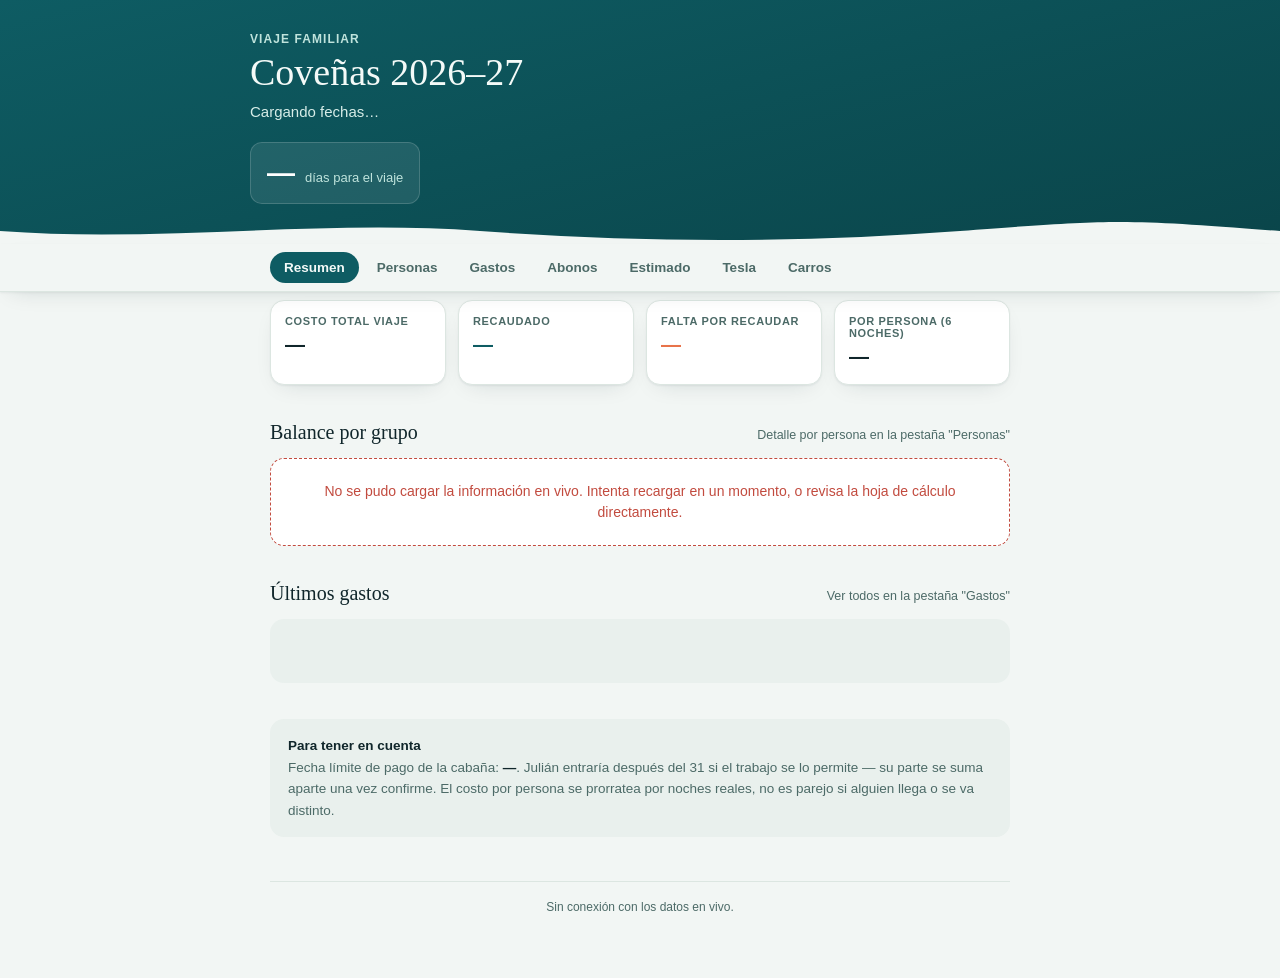
==== commit d1612507: "feat: pestaña Carros (gasolina) + fetch resiliente a tabs faltantes - Nueva hoja 'Carros' en Gastos_" ====
--- a/frontend/index.html
+++ b/frontend/index.html
@@ -195,6 +195,7 @@
     <button class="tab-btn" role="tab" data-tab="abonos" aria-selected="false">Abonos</button>
     <button class="tab-btn" role="tab" data-tab="estimado" aria-selected="false">Estimado</button>
     <button class="tab-btn" role="tab" data-tab="tesla" aria-selected="false">Tesla</button>
+    <button class="tab-btn" role="tab" data-tab="carros" aria-selected="false">Carros</button>
   </nav>
 </div>
 
@@ -289,6 +290,17 @@
         <p class="section-note">Medellín → Coveñas, Model Y RWD</p>
       </div>
       <div id="tesla-grid"><div class="skeleton"></div></div>
+    </section>
+  </div>
+
+  <!-- ---------------- CARROS ---------------- -->
+  <div class="tabpanel" id="panel-carros">
+    <section class="block">
+      <div class="section-head">
+        <h2>Carros a gasolina</h2>
+        <p class="section-note">Ruta, presupuesto y checklist — Medellín → Coveñas</p>
+      </div>
+      <div id="carros-grid"><div class="skeleton"></div></div>
     </section>
   </div>
 
@@ -435,7 +447,7 @@
     var container = document.getElementById(containerId);
     container.innerHTML = "";
     if (!grid || grid.length === 0) {
-      container.innerHTML = '<div class="empty-state">Sin datos.</div>';
+      container.innerHTML = '<div class="empty-state">Todavía no se ha agregado esta pestaña a la hoja de cálculo compartida.</div>';
       return;
     }
     var currentTable = null;
@@ -531,6 +543,7 @@
 
     renderFreeformGrid("estimado-grid", data.estimado && data.estimado.grid);
     renderFreeformGrid("tesla-grid", data.tesla && data.tesla.grid);
+    renderFreeformGrid("carros-grid", data.carros && data.carros.grid);
 
     var updated = data.actualizado ? new Date(data.actualizado).toLocaleString("es-CO") : "—";
     document.getElementById("footer-note").textContent = "Datos en vivo desde la hoja de cálculo · actualizado " + updated;
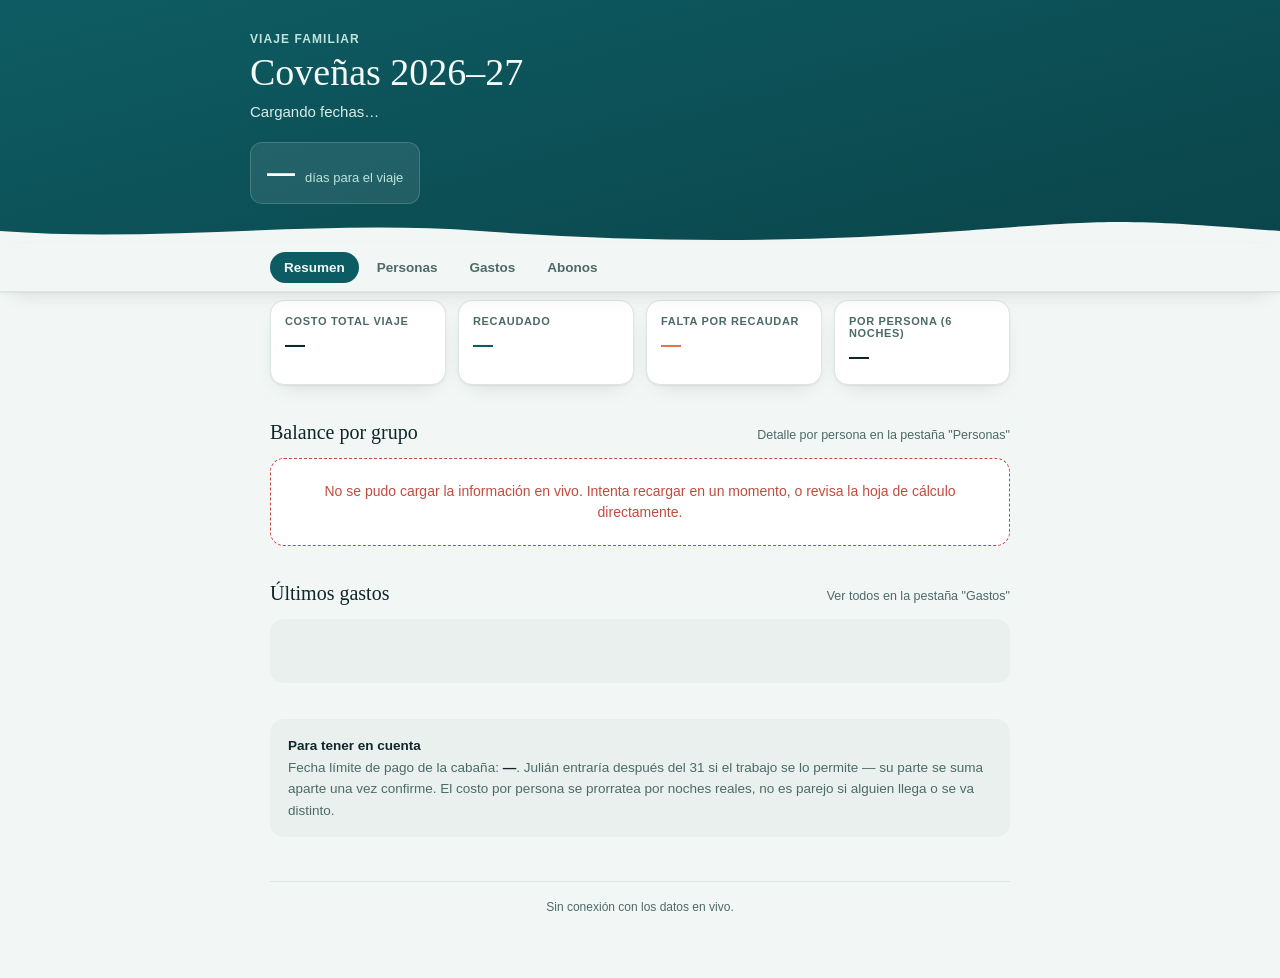
==== commit e3330dd8: "feat: pestañas extra 100% dinámicas — cualquier tab nueva del Sheet aparece sola Antes: Estimado/Tes" ====
--- a/frontend/index.html
+++ b/frontend/index.html
@@ -193,9 +193,9 @@
     <button class="tab-btn" role="tab" data-tab="personas" aria-selected="false">Personas</button>
     <button class="tab-btn" role="tab" data-tab="gastos" aria-selected="false">Gastos</button>
     <button class="tab-btn" role="tab" data-tab="abonos" aria-selected="false">Abonos</button>
-    <button class="tab-btn" role="tab" data-tab="estimado" aria-selected="false">Estimado</button>
-    <button class="tab-btn" role="tab" data-tab="tesla" aria-selected="false">Tesla</button>
-    <button class="tab-btn" role="tab" data-tab="carros" aria-selected="false">Carros</button>
+    <!-- Estimado / Tesla / Carros / whatever else exists in the live Sheet
+         are NOT hardcoded here - renderExtraTabs() below adds one button
+         (and one panel, further down) per extra tab the API reports. -->
   </nav>
 </div>
 
@@ -271,38 +271,9 @@
     </section>
   </div>
 
-  <!-- ---------------- ESTIMADO ---------------- -->
-  <div class="tabpanel" id="panel-estimado">
-    <section class="block">
-      <div class="section-head">
-        <h2>Presupuesto estimado</h2>
-        <p class="section-note">Predictivo — investigado en la web, ajustable</p>
-      </div>
-      <div id="estimado-grid"><div class="skeleton"></div></div>
-    </section>
-  </div>
-
-  <!-- ---------------- TESLA ---------------- -->
-  <div class="tabpanel" id="panel-tesla">
-    <section class="block">
-      <div class="section-head">
-        <h2>Tesla — ruta y carga</h2>
-        <p class="section-note">Medellín → Coveñas, Model Y RWD</p>
-      </div>
-      <div id="tesla-grid"><div class="skeleton"></div></div>
-    </section>
-  </div>
-
-  <!-- ---------------- CARROS ---------------- -->
-  <div class="tabpanel" id="panel-carros">
-    <section class="block">
-      <div class="section-head">
-        <h2>Carros a gasolina</h2>
-        <p class="section-note">Ruta, presupuesto y checklist — Medellín → Coveñas</p>
-      </div>
-      <div id="carros-grid"><div class="skeleton"></div></div>
-    </section>
-  </div>
+  <!-- Extra tabs (Estimado, Tesla, Carros, whatever else exists in the
+       live Sheet) are inserted here by renderExtraTabs(), right before
+       the footer. -->
 
   <footer id="footer-note">Cargando…</footer>
 </div>
@@ -323,16 +294,76 @@
   }
 
   // ---------------- Tabs ----------------
-  var tabButtons = Array.prototype.slice.call(document.querySelectorAll(".tab-btn"));
-  tabButtons.forEach(function (btn) {
+  // wireTabClick is reused for both the static tabs below AND every
+  // dynamically-created "extra" tab (renderExtraTabs) - a tab created
+  // after page load needs the exact same click behavior as one that was
+  // always in the HTML.
+  function wireTabClick(btn) {
     btn.addEventListener("click", function () {
-      tabButtons.forEach(function (b) { b.setAttribute("aria-selected", "false"); });
+      document.querySelectorAll(".tab-btn").forEach(function (b) { b.setAttribute("aria-selected", "false"); });
       document.querySelectorAll(".tabpanel").forEach(function (p) { p.classList.remove("active"); });
       btn.setAttribute("aria-selected", "true");
       document.getElementById("panel-" + btn.dataset.tab).classList.add("active");
       window.scrollTo({ top: 0, behavior: "instant" in window ? "instant" : "auto" });
     });
-  });
+  }
+  Array.prototype.slice.call(document.querySelectorAll(".tab-btn")).forEach(wireTabClick);
+
+  // ---------------- Extra tabs (dynamic) ----------------
+  // One tab per key in data.extra - whatever tabs actually exist in the
+  // live Sheet beyond the core ones, discovered fresh by the Lambda on
+  // every request. Adding/renaming/removing a tab in the Sheet changes
+  // what shows up here with no code change on either end.
+  function slugify(title) {
+    return title
+      .normalize("NFKD").replace(/[\u0300-\u036f]/g, "")
+      .toLowerCase()
+      .replace(/[^a-z0-9]+/g, "-")
+      .replace(/(^-|-$)/g, "") || "tab";
+  }
+
+  function renderExtraTabs(extra) {
+    var tabbar = document.querySelector(".tabbar");
+    var wrap = document.querySelector(".wrap");
+    var footerEl = document.getElementById("footer-note");
+
+    Object.keys(extra).forEach(function (title) {
+      var key = slugify(title);
+      var gridId = key + "-grid";
+
+      if (!document.getElementById("panel-" + key)) {
+        var btn = document.createElement("button");
+        btn.className = "tab-btn";
+        btn.setAttribute("role", "tab");
+        btn.setAttribute("aria-selected", "false");
+        btn.dataset.tab = key;
+        btn.textContent = title;
+        tabbar.appendChild(btn);
+        wireTabClick(btn);
+
+        var panel = document.createElement("div");
+        panel.className = "tabpanel";
+        panel.id = "panel-" + key;
+
+        var section = document.createElement("section");
+        section.className = "block";
+        var head = document.createElement("div");
+        head.className = "section-head";
+        var h2 = document.createElement("h2");
+        h2.textContent = title;
+        head.appendChild(h2);
+        section.appendChild(head);
+        var gridDiv = document.createElement("div");
+        gridDiv.id = gridId;
+        section.appendChild(gridDiv);
+        panel.appendChild(section);
+
+        wrap.insertBefore(panel, footerEl);
+      }
+
+      renderFreeformGrid(gridId, extra[title] && extra[title].grid);
+    });
+  }
 
   // ---------------- Countdown ----------------
   function renderCountdown(inicioISO) {
@@ -541,9 +572,7 @@
     renderLedger("abonos-full", data.abonos || [],
       "Aún no se han registrado abonos.", abonoRowHtml);
 
-    renderFreeformGrid("estimado-grid", data.estimado && data.estimado.grid);
-    renderFreeformGrid("tesla-grid", data.tesla && data.tesla.grid);
-    renderFreeformGrid("carros-grid", data.carros && data.carros.grid);
+    renderExtraTabs(data.extra || {});
 
     var updated = data.actualizado ? new Date(data.actualizado).toLocaleString("es-CO") : "—";
     document.getElementById("footer-note").textContent = "Datos en vivo desde la hoja de cálculo · actualizado " + updated;
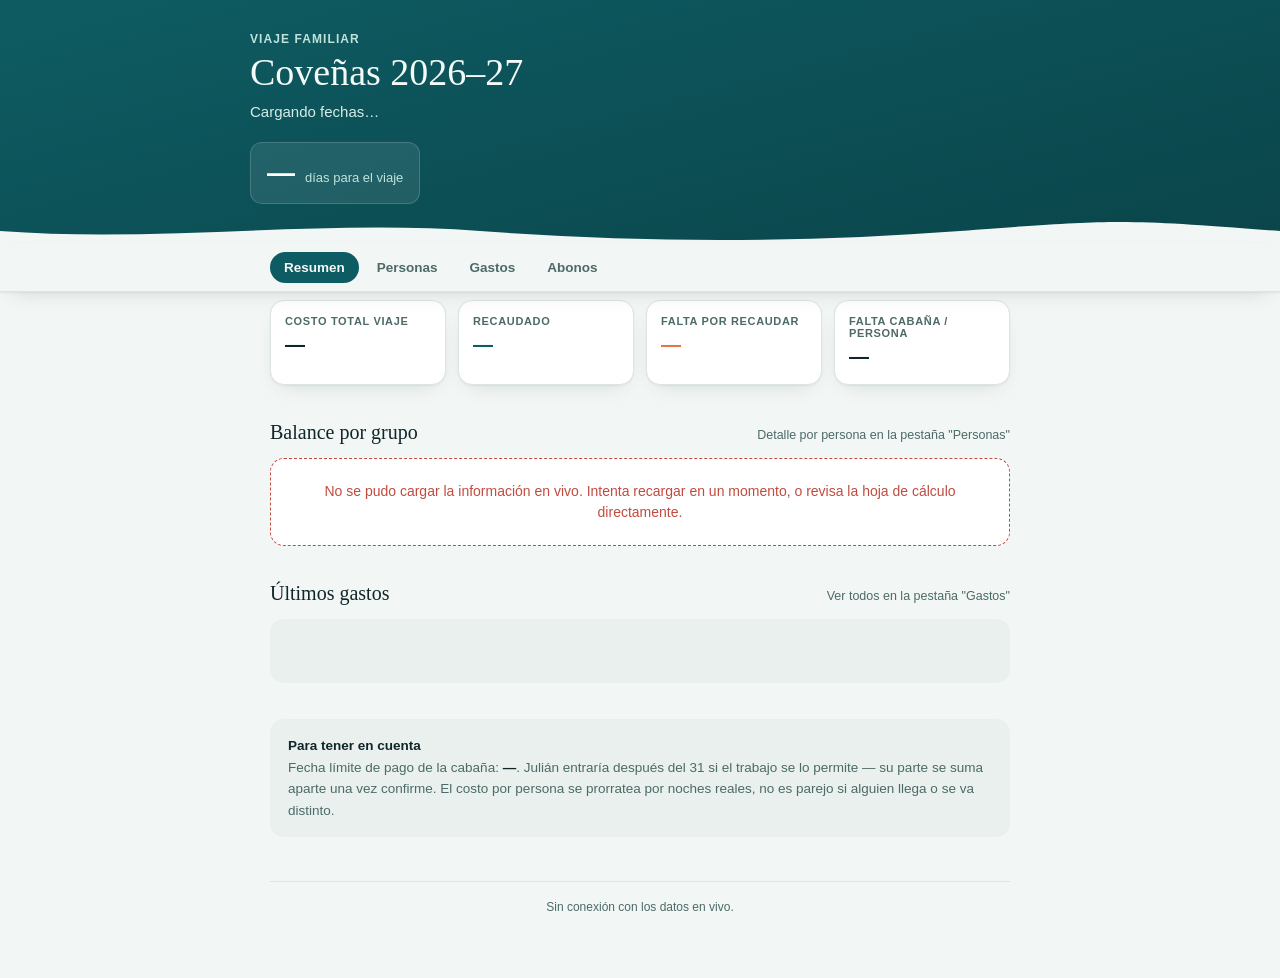
==== commit 0b6d3e19: "feat: mostrar cuánto falta por pagar de la cabaña por persona y grupo El Lambda calcula el faltante " ====
--- a/frontend/index.html
+++ b/frontend/index.html
@@ -207,7 +207,7 @@
       <div class="stat-card"><p class="k">Costo total viaje</p><p class="v" id="stat-total">—</p></div>
       <div class="stat-card"><p class="k">Recaudado</p><p class="v ocean" id="stat-abonado">—</p></div>
       <div class="stat-card"><p class="k">Falta por recaudar</p><p class="v coral" id="stat-pendiente">—</p></div>
-      <div class="stat-card"><p class="k">Por persona (6 noches)</p><p class="v" id="stat-persona">—</p></div>
+      <div class="stat-card"><p class="k">Falta cabaña / persona</p><p class="v" id="stat-persona">—</p></div>
     </div>
 
     <section class="block">
@@ -393,6 +393,12 @@
     return { cls: "debe", text: "Debe " + fmt(-balance) };
   }
 
+  function faltaCabanaText(falta, porPersona) {
+    if (!falta) return "Cabaña pagada \u2713";
+    return "Falta cabaña: <b>" + fmt(falta) + "</b>" +
+      (porPersona ? " (\u2248 " + fmt(porPersona) + " por persona)" : "");
+  }
+
   function renderGroups(grupos) {
     var list = document.getElementById("balance-list");
     list.innerHTML = "";
@@ -409,7 +415,8 @@
         '<div class="b-bar-row">' +
           '<div class="b-bar"><div class="b-bar-fill" style="width:' + pct + '%"></div></div>' +
           '<span class="b-figs"><b>' + fmt(g.paid) + '</b> / ' + fmt(g.owed) + '</span>' +
-        '</div>';
+        '</div>' +
+        '<p class="section-note" style="margin-top:6px">' + faltaCabanaText(g.faltaCabana, g.faltaPorPersona) + '</p>';
       list.appendChild(card);
     });
   }
@@ -437,9 +444,30 @@
           '<div class="b-bar"><div class="b-bar-fill" style="width:' + pct + '%"></div></div>' +
           '<span class="b-figs"><b>' + fmt(p.totalAbonado) + '</b> / ' + fmt(p.totalACargo) + '</span>' +
         '</div>' +
-        (p.nota ? '<p class="section-note" style="margin-top:8px">' + p.nota + '</p>' : '');
+        '<p class="section-note" style="margin-top:6px">' + faltaCabanaText(p.faltaCabana) + '</p>' +
+        (p.nota ? '<p class="section-note" style="margin-top:8px">' + p.nota + '</p>' : '') +
+        (extraFieldsText(p.extra) ? '<p class="section-note" style="margin-top:4px">' + extraFieldsText(p.extra) + '</p>' : '');
       list.appendChild(card);
     });
+  }
+
+  // ---------------- Extra fields (unknown new columns) ----------------
+  // Any column a family member adds to Personas/Abonos/Gastos that isn't
+  // one the Lambda already models shows up here generically - keeps a new
+  // column from silently disappearing, without needing a code change.
+  function escapeHtml(s) {
+    return String(s).replace(/[&<>"']/g, function (c) {
+      return { "&": "&amp;", "<": "&lt;", ">": "&gt;", '"': "&quot;", "'": "&#39;" }[c];
+    });
+  }
+
+  function extraFieldsText(extra) {
+    if (!extra) return "";
+    var keys = Object.keys(extra);
+    if (keys.length === 0) return "";
+    return keys
+      .map(function (k) { return escapeHtml(k) + ": " + escapeHtml(extra[k]); })
+      .join(" · ");
   }
 
   // ---------------- Ledgers: Gastos / Abonos ----------------
@@ -462,14 +490,18 @@
   }
 
   function gastoRowHtml(g) {
+    var extraText = extraFieldsText(g.extra);
     return '<div class="ledger-main"><span>' + (g.descripcion || "(sin descripción)") + " — " + g.quienPago + '</span>' +
-      '<span class="ledger-meta">' + g.categoria + ' · ' + fmtDate(g.fecha) + '</span></div>' +
+      '<span class="ledger-meta">' + g.categoria + ' · ' + fmtDate(g.fecha) +
+      (extraText ? ' · ' + extraText : '') + '</span></div>' +
       '<span class="ledger-val">' + fmt(g.valor) + '</span>';
   }
 
   function abonoRowHtml(a) {
+    var extraText = extraFieldsText(a.extra);
     return '<div class="ledger-main"><span>' + a.nombre + " — " + a.concepto + '</span>' +
-      '<span class="ledger-meta">' + a.grupo + ' · ' + fmtDate(a.fecha) + '</span></div>' +
+      '<span class="ledger-meta">' + a.grupo + ' · ' + fmtDate(a.fecha) +
+      (extraText ? ' · ' + extraText : '') + '</span></div>' +
       '<span class="ledger-val">' + fmt(a.valor) + '</span>';
   }
 
@@ -558,8 +590,7 @@
     document.getElementById("stat-total").textContent = fmt(data.totales.granTotal);
     document.getElementById("stat-abonado").textContent = fmt(data.totales.abonado);
     document.getElementById("stat-pendiente").textContent = fmt(data.totales.pendienteRecaudar);
-    var basePersonas = (data.personas || []).length || 1;
-    document.getElementById("stat-persona").textContent = fmt(data.totales.granTotal / basePersonas);
+    document.getElementById("stat-persona").textContent = fmt(data.totales.faltaCabanaPorPersona || 0);
 
     renderGroups(data.grupos || []);
     renderPersonas(data.personas || []);
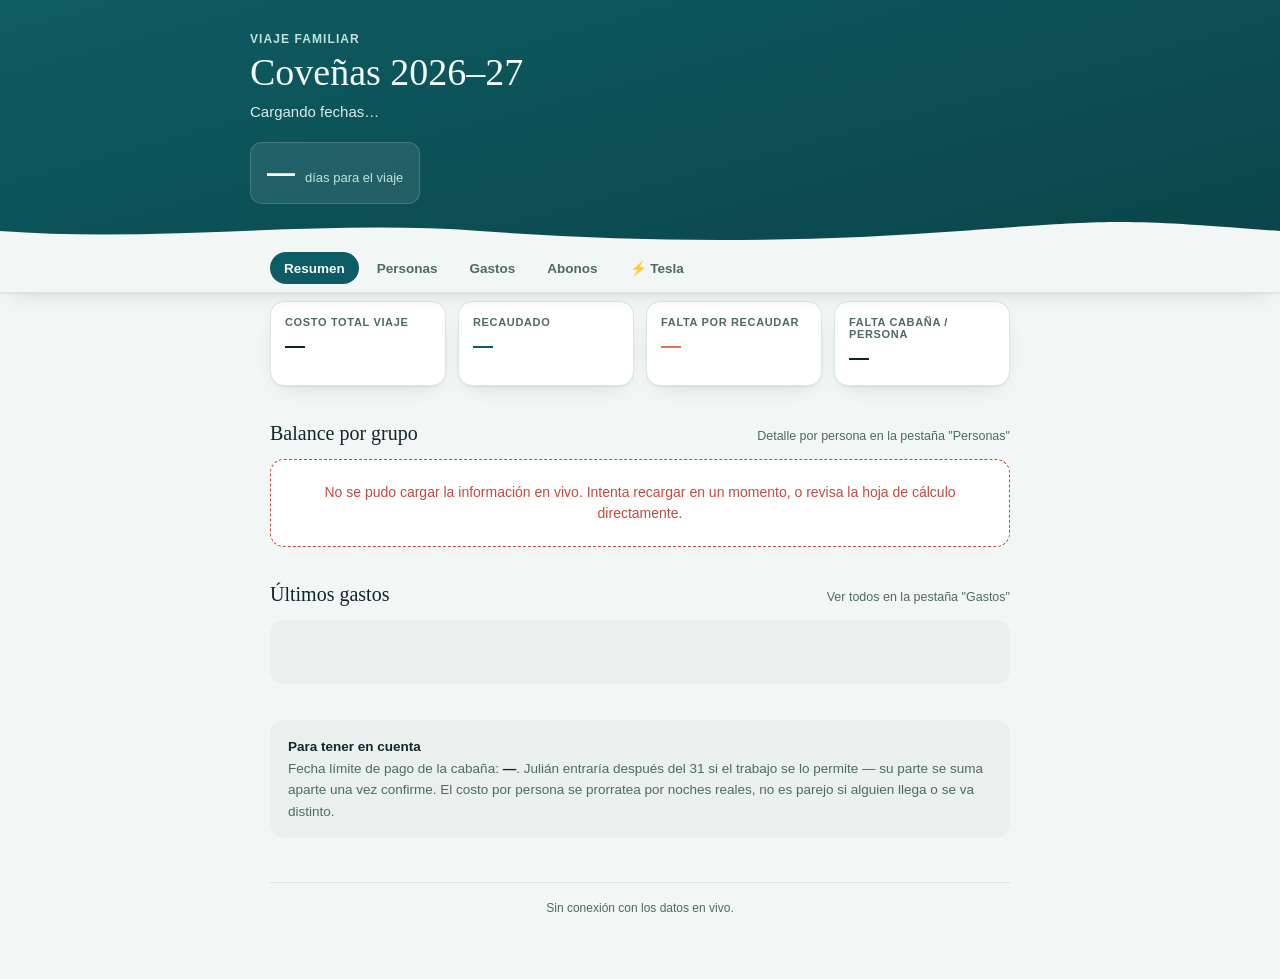
==== commit 475a68b4: "feat: pestaña Tesla con simulador de ruta Medellín ⇄ Coveñas Simulador en el navegador: paradas de c" ====
--- a/frontend/index.html
+++ b/frontend/index.html
@@ -172,6 +172,7 @@
   }
   @keyframes shimmer { 0% { background-position: 100% 0; } 100% { background-position: 0 0; } }
 </style>
+<link rel="stylesheet" href="tesla.css">
 </head>
 <body>
 
@@ -308,6 +309,7 @@
     });
   }
   Array.prototype.slice.call(document.querySelectorAll(".tab-btn")).forEach(wireTabClick);
+  window.__wireTabClick = wireTabClick; // tesla.js usa esto para su propia pestaña
 
   // ---------------- Extra tabs (dynamic) ----------------
   // One tab per key in data.extra - whatever tabs actually exist in the
@@ -329,6 +331,8 @@
 
     Object.keys(extra).forEach(function (title) {
       var key = slugify(title);
+      // La pestaña Tesla ahora es una página propia (tesla.js), no la grilla genérica de la hoja.
+      if (key === "tesla") return;
       var gridId = key + "-grid";
 
       if (!document.getElementById("panel-" + key)) {
@@ -629,5 +633,7 @@
     .catch(showError);
 })();
 </script>
+<script src="tesla-data.js"></script>
+<script src="tesla.js"></script>
 </body>
 </html>
--- a/frontend/tesla.css
+++ b/frontend/tesla.css
@@ -0,0 +1,61 @@
+/* Pestaña Tesla: reutiliza las variables de color de index.html (claro/oscuro). */
+.tz-muted { color: var(--ink-soft); font-size: 12.5px; }
+.tz-sub { font-size: 11.5px; color: var(--ink-soft); margin: 4px 0 0; }
+.tz-kpis { margin-top: 0; grid-template-columns: repeat(2, 1fr); }
+@media (min-width: 560px) { .tz-kpis { grid-template-columns: repeat(5, 1fr); } }
+.tz-kpis .stat-card .v { font-size: 17px; }
+
+.tz-chips { display: flex; flex-wrap: wrap; gap: 8px; }
+.tz-chip { border: 1px solid var(--line); background: var(--surface); color: var(--ink); border-radius: 999px;
+  padding: 8px 12px; font-size: 12.5px; font-weight: 600; cursor: pointer; font-family: inherit; text-align: left; }
+.tz-chip:hover { background: var(--surface-2); }
+.tz-chip.active { background: var(--ocean); color: #F4FAF8; border-color: var(--ocean); }
+.tz-chip:focus-visible, .tz-seg button:focus-visible { outline: 2px solid var(--ocean); outline-offset: 2px; }
+
+.tz-seg { display: flex; gap: 4px; background: var(--surface-2); padding: 4px; border-radius: 999px; margin-bottom: 14px; }
+.tz-seg button { flex: 1; border: none; background: transparent; color: var(--ink-soft); font-weight: 600; font-size: 13px;
+  padding: 8px 10px; border-radius: 999px; cursor: pointer; font-family: inherit; }
+.tz-seg button[aria-pressed="true"] { background: var(--ocean); color: #F4FAF8; }
+
+.tz-grid2 { display: grid; grid-template-columns: 1fr; gap: 12px; }
+@media (min-width: 560px) { .tz-grid2 { grid-template-columns: 1fr 1fr; } }
+.tz-grid2 label, .tz-range { display: flex; flex-direction: column; gap: 6px; font-size: 12.5px; color: var(--ink-soft); font-weight: 600; }
+.tz-grid2 select, .tz-grid2 input[type="number"], .tz-grid2 input[type="time"], .tz-stop select {
+  font: inherit; font-size: 14px; padding: 8px 10px; border-radius: 10px; border: 1px solid var(--line);
+  background: var(--surface); color: var(--ink); width: 100%; }
+.tz-grid2 input[type="range"], .tz-range input[type="range"] { width: 100%; accent-color: var(--ocean); }
+
+.tz-stop { background: var(--surface); border: 1px solid var(--line); border-radius: 14px; padding: 12px 14px; }
+.tz-stop.hyp { border-style: dashed; }
+.tz-stop-body { display: flex; flex-direction: column; gap: 8px; margin-top: 8px; }
+.tz-check { display: flex; align-items: flex-start; gap: 8px; font-size: 14px; cursor: pointer; }
+.tz-check input { margin-top: 3px; accent-color: var(--ocean); }
+.tz-todo { padding: 8px 0; border-bottom: 1px solid var(--line); font-size: 13.5px; }
+.tz-todo:last-child { border-bottom: none; }
+
+.tz-badge { font-size: 11.5px; font-weight: 700; padding: 3px 9px; border-radius: 999px; white-space: nowrap; }
+.tz-badge.ok { background: var(--sea-green-bg); color: var(--sea-green); }
+.tz-badge.warn { background: var(--amber-bg); color: var(--amber); }
+.tz-badge.bad { background: var(--sunset-red-bg); color: var(--sunset-red); }
+.tz-badge.info { background: var(--surface-2); color: var(--ink-soft); }
+
+.tz-alerts { list-style: none; padding: 0; margin: 14px 0; display: flex; flex-direction: column; gap: 8px; }
+.tz-alert { font-size: 13px; padding: 10px 12px; border-radius: 10px; line-height: 1.45; }
+.tz-alert.ok { background: var(--sea-green-bg); color: var(--sea-green); }
+.tz-alert.warn { background: var(--amber-bg); color: var(--amber); }
+.tz-alert.bad { background: var(--sunset-red-bg); color: var(--sunset-red); }
+.tz-alert.info { background: var(--surface-2); color: var(--ink-soft); }
+
+.tz-chart { width: 100%; height: auto; display: block; }
+.tz-chart .tz-grid { stroke: var(--line); stroke-width: 1; }
+.tz-chart .tz-axis { fill: var(--ink-soft); font-size: 10.5px; }
+.tz-chart .tz-danger { fill: var(--sunset-red); opacity: 0.12; }
+.tz-chart .tz-line { fill: none; stroke: var(--ocean); stroke-width: 2.5; stroke-linejoin: round; }
+.tz-chart .tz-dot { fill: var(--ink-soft); }
+.tz-chart .tz-dot.charge { fill: var(--coral); }
+
+table.grid-table td.num, table.grid-table th.num { text-align: right; font-variant-numeric: tabular-nums; white-space: nowrap; }
+.tz-stoprow td { background: var(--amber-bg); }
+.tz-clickrow { cursor: pointer; }
+.tz-clickrow:hover td { background: var(--surface-2); }
+.tz-neg { color: var(--sunset-red); }
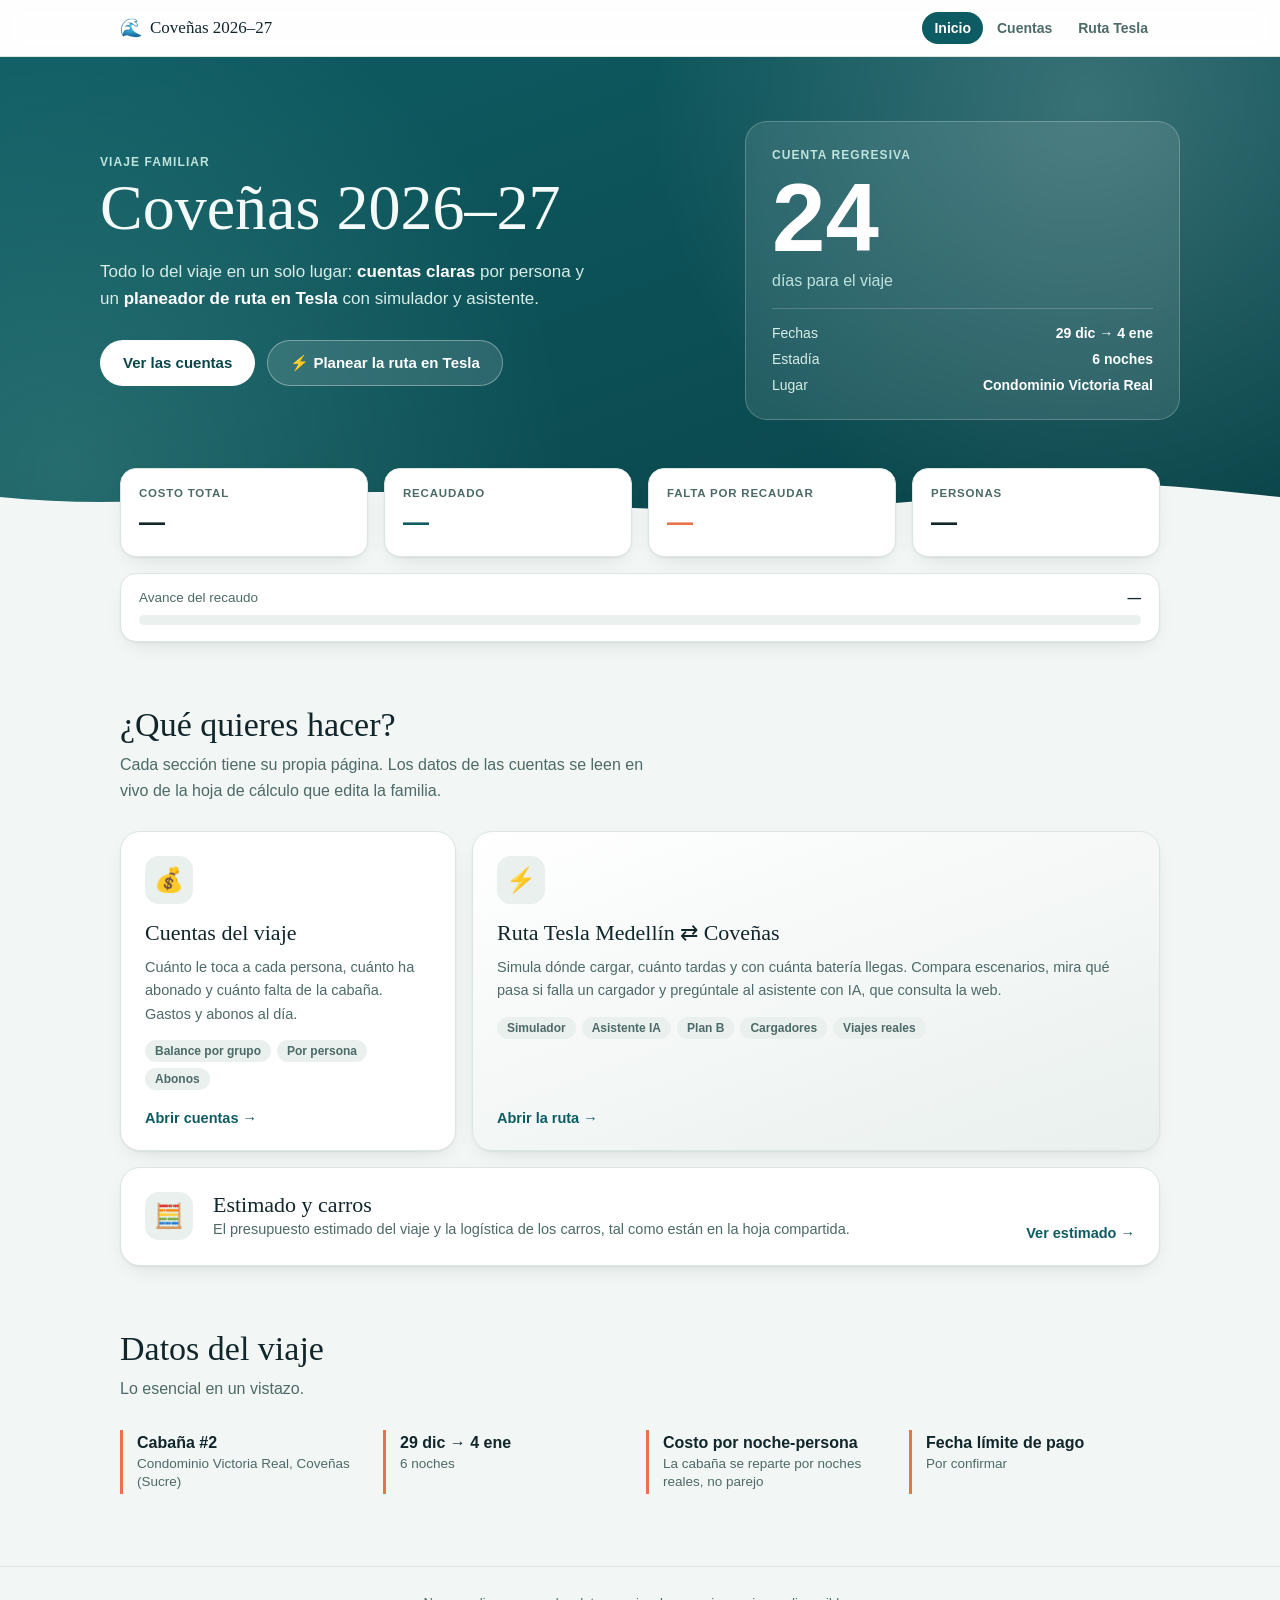
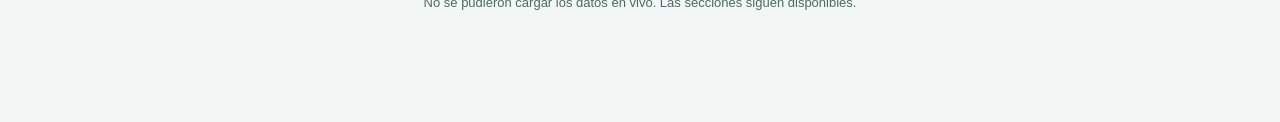
==== commit 4ca0cebd: "feat: sitio multipágina con landing, cuentas y página propia de Tesla - index.html: landing con cuen" ====
--- a/frontend/index.html
+++ b/frontend/index.html
@@ -1,639 +1,158 @@
-<!doctype html>
+<!DOCTYPE html>
 <html lang="es">
 <head>
 <meta charset="utf-8">
 <meta name="viewport" content="width=device-width, initial-scale=1">
-<title>Coveñas 2026 — Cuentas del viaje</title>
-<style>
-  :root {
-    --bg: #F2F6F4;
-    --surface: #FFFFFF;
-    --surface-2: #E9F0ED;
-    --ink: #10262B;
-    --ink-soft: #4C6A67;
-    --line: #DCE6E1;
-    --ocean: #0E5C63;
-    --ocean-strong: #0A454A;
-    --coral: #E8734A;
-    --sea-green: #2F9C6B;
-    --sea-green-bg: #E4F4EC;
-    --sunset-red: #C24B3F;
-    --sunset-red-bg: #FBEAE7;
-    --amber: #B8863A;
-    --amber-bg: #FBF1E1;
-    --shadow: 0 1px 2px rgba(16,38,43,0.06), 0 8px 24px -12px rgba(16,38,43,0.18);
-  }
-  @media (prefers-color-scheme: dark) {
-    :root {
-      --bg: #0B1B1E; --surface: #122A2E; --surface-2: #17343A; --ink: #E7F1EE;
-      --ink-soft: #93B2AE; --line: #21393E; --ocean: #4FB8AE; --ocean-strong: #7ED2C8;
-      --coral: #F0925F; --sea-green: #4FD08A; --sea-green-bg: #123227;
-      --sunset-red: #E8877A; --sunset-red-bg: #341E1C; --amber: #E0B15C; --amber-bg: #332A16;
-      --shadow: 0 1px 2px rgba(0,0,0,0.3), 0 8px 24px -12px rgba(0,0,0,0.5);
-    }
-  }
-  :root[data-theme="dark"] {
-    --bg: #0B1B1E; --surface: #122A2E; --surface-2: #17343A; --ink: #E7F1EE;
-    --ink-soft: #93B2AE; --line: #21393E; --ocean: #4FB8AE; --ocean-strong: #7ED2C8;
-    --coral: #F0925F; --sea-green: #4FD08A; --sea-green-bg: #123227;
-    --sunset-red: #E8877A; --sunset-red-bg: #341E1C; --amber: #E0B15C; --amber-bg: #332A16;
-    --shadow: 0 1px 2px rgba(0,0,0,0.3), 0 8px 24px -12px rgba(0,0,0,0.5);
-  }
-  :root[data-theme="light"] {
-    --bg: #F2F6F4; --surface: #FFFFFF; --surface-2: #E9F0ED; --ink: #10262B;
-    --ink-soft: #4C6A67; --line: #DCE6E1; --ocean: #0E5C63; --ocean-strong: #0A454A;
-    --coral: #E8734A; --sea-green: #2F9C6B; --sea-green-bg: #E4F4EC;
-    --sunset-red: #C24B3F; --sunset-red-bg: #FBEAE7; --amber: #B8863A; --amber-bg: #FBF1E1;
-    --shadow: 0 1px 2px rgba(16,38,43,0.06), 0 8px 24px -12px rgba(16,38,43,0.18);
-  }
-  * { box-sizing: border-box; }
-  html, body { background: var(--bg); color: var(--ink); margin: 0;
-    font-family: -apple-system, BlinkMacSystemFont, "Segoe UI", Roboto, Helvetica, Arial, sans-serif;
-    -webkit-font-smoothing: antialiased; overflow-x: hidden; }
-  body { padding: 0 0 64px; }
-  .wrap { max-width: 780px; margin: 0 auto; padding: 0 20px; }
-  a { color: inherit; }
-
-  /* ---------- Hero ---------- */
-  .hero { background: linear-gradient(165deg, var(--ocean) 0%, var(--ocean-strong) 100%);
-    color: #F4FAF8; padding: 32px 20px 0; position: relative; overflow: hidden; }
-  .hero::after { content: ""; position: absolute; left: 0; right: 0; bottom: -1px; height: 28px;
-    background: var(--bg);
-    -webkit-mask-image: url("data:image/svg+xml,%3Csvg xmlns='http://www.w3.org/2000/svg' viewBox='0 0 120 28' preserveAspectRatio='none'%3E%3Cpath d='M0 14 C 15 26, 30 2, 45 14 S 75 26, 90 14 S 105 2, 120 14 V28 H0 Z'/%3E%3C/svg%3E");
-    mask-image: url("data:image/svg+xml,%3Csvg xmlns='http://www.w3.org/2000/svg' viewBox='0 0 120 28' preserveAspectRatio='none'%3E%3Cpath d='M0 14 C 15 26, 30 2, 45 14 S 75 26, 90 14 S 105 2, 120 14 V28 H0 Z'/%3E%3C/svg%3E");
-    -webkit-mask-size: 100% 100%; mask-size: 100% 100%; z-index: 0; }
-  .hero-inner { max-width: 780px; margin: 0 auto; position: relative; z-index: 1; padding-bottom: 40px; }
-  .eyebrow { font-size: 12px; letter-spacing: 0.09em; text-transform: uppercase; color: #BFE3DC;
-    font-weight: 600; margin: 0 0 6px; }
-  h1.trip-title { font-family: Georgia, "Iowan Old Style", "Palatino Linotype", serif; font-weight: 400;
-    font-size: clamp(28px, 6.5vw, 38px); line-height: 1.08; margin: 0 0 10px; text-wrap: balance; }
-  .dates { font-size: 15px; color: #D7EDE8; margin: 0 0 22px; }
-  .dates b { color: #FFFFFF; font-variant-numeric: tabular-nums; }
-  .countdown { display: flex; align-items: baseline; gap: 10px; background: rgba(255,255,255,0.09);
-    border: 1px solid rgba(255,255,255,0.16); border-radius: 12px; padding: 14px 16px; width: fit-content; }
-  .countdown .num { font-size: 28px; font-weight: 700; font-variant-numeric: tabular-nums; color: #FFFFFF; }
-  .countdown .label { font-size: 13px; color: #BFE3DC; }
-
-  /* ---------- Tabs ---------- */
-  .tabbar-outer { position: sticky; top: 0; z-index: 10; background: var(--bg);
-    border-bottom: 1px solid var(--line); box-shadow: var(--shadow); }
-  .tabbar { max-width: 780px; margin: 0 auto; display: flex; gap: 4px; overflow-x: auto;
-    padding: 8px 20px; scrollbar-width: none; }
-  .tabbar::-webkit-scrollbar { display: none; }
-  .tab-btn { flex: 0 0 auto; border: none; background: transparent; color: var(--ink-soft);
-    font-size: 13.5px; font-weight: 600; padding: 8px 14px; border-radius: 999px; cursor: pointer;
-    white-space: nowrap; font-family: inherit; }
-  .tab-btn:hover { background: var(--surface-2); }
-  .tab-btn[aria-selected="true"] { background: var(--ocean); color: #F4FAF8; }
-  .tab-btn:focus-visible { outline: 2px solid var(--ocean); outline-offset: 2px; }
-
-  .tabpanel { display: none; padding-top: 28px; }
-  .tabpanel.active { display: block; }
-
-  /* ---------- Stats ---------- */
-  .stats { display: grid; grid-template-columns: repeat(2, 1fr); gap: 12px; margin-top: -20px;
-    position: relative; z-index: 1; }
-  @media (min-width: 560px) { .stats { grid-template-columns: repeat(4, 1fr); } }
-  .stat-card { background: var(--surface); border: 1px solid var(--line); border-radius: 14px;
-    padding: 14px 14px 16px; box-shadow: var(--shadow); }
-  .stat-card .k { font-size: 11px; text-transform: uppercase; letter-spacing: 0.06em; color: var(--ink-soft);
-    font-weight: 600; margin: 0 0 6px; }
-  .stat-card .v { font-size: 20px; font-weight: 700; font-variant-numeric: tabular-nums; margin: 0;
-    letter-spacing: -0.01em; }
-  .stat-card .v.coral { color: var(--coral); }
-  .stat-card .v.ocean { color: var(--ocean); }
-
-  /* ---------- Sections ---------- */
-  section.block { margin-top: 36px; }
-  section.block:first-child { margin-top: 0; }
-  .section-head { display: flex; align-items: baseline; justify-content: space-between; gap: 12px;
-    margin-bottom: 14px; }
-  h2 { font-family: Georgia, "Iowan Old Style", "Palatino Linotype", serif; font-weight: 400; font-size: 20px;
-    margin: 0; }
-  .section-note { font-size: 12.5px; color: var(--ink-soft); margin: 0; }
-
-  /* ---------- Balance / person cards ---------- */
-  .balance-list { display: flex; flex-direction: column; gap: 10px; }
-  .b-card { background: var(--surface); border: 1px solid var(--line); border-radius: 14px; padding: 14px 16px; }
-  .b-top { display: flex; justify-content: space-between; align-items: center; gap: 10px; margin-bottom: 10px; }
-  .b-name { font-weight: 700; font-size: 15px; }
-  .b-sub { font-size: 12.5px; color: var(--ink-soft); font-weight: 400; }
-  .pill { font-size: 12px; font-weight: 600; padding: 4px 10px; border-radius: 999px; white-space: nowrap; }
-  .pill.debe { background: var(--sunset-red-bg); color: var(--sunset-red); }
-  .pill.aldia { background: var(--sea-green-bg); color: var(--sea-green); }
-  .pill.pendiente { background: var(--amber-bg); color: var(--amber); }
-  .b-bar-row { display: flex; align-items: center; gap: 10px; }
-  .b-bar { flex: 1; height: 7px; border-radius: 999px; background: var(--surface-2); overflow: hidden; }
-  .b-bar-fill { height: 100%; border-radius: 999px; background: var(--sea-green); }
-  .b-figs { font-size: 12.5px; color: var(--ink-soft); font-variant-numeric: tabular-nums; white-space: nowrap; }
-  .b-figs b { color: var(--ink); font-weight: 600; }
-
-  /* ---------- Ledger rows (Gastos/Abonos) ---------- */
-  .ledger { background: var(--surface); border: 1px solid var(--line); border-radius: 14px; overflow: hidden; }
-  .ledger-row { display: flex; justify-content: space-between; gap: 10px; padding: 12px 16px;
-    border-bottom: 1px solid var(--line); font-size: 13.5px; }
-  .ledger-row:last-child { border-bottom: none; }
-  .ledger-main { display: flex; flex-direction: column; gap: 2px; min-width: 0; }
-  .ledger-main span:first-child { overflow: hidden; text-overflow: ellipsis; white-space: nowrap; }
-  .ledger-meta { font-size: 11px; text-transform: uppercase; letter-spacing: 0.04em; color: var(--ink-soft); }
-  .ledger-val { font-variant-numeric: tabular-nums; font-weight: 600; white-space: nowrap; flex: 0 0 auto; }
-
-  .empty-state, .error-state { background: var(--surface); border: 1px dashed var(--line); border-radius: 14px;
-    padding: 22px 18px; text-align: center; color: var(--ink-soft); font-size: 14px; line-height: 1.5; }
-  .error-state { border-color: var(--sunset-red); color: var(--sunset-red); }
-
-  .notes { background: var(--surface-2); border-radius: 14px; padding: 16px 18px; font-size: 13.5px;
-    color: var(--ink-soft); line-height: 1.6; }
-  .notes b { color: var(--ink); }
-
-  /* ---------- Freeform grid (Estimado / Tesla) ---------- */
-  .grid-heading { font-weight: 700; font-size: 14px; margin: 20px 0 10px; color: var(--ink); }
-  .grid-heading:first-child { margin-top: 0; }
-  .grid-note { font-size: 12.5px; color: var(--ink-soft); margin: 0 0 16px; line-height: 1.5; }
-  .grid-kv { display: flex; justify-content: space-between; gap: 12px; padding: 8px 0;
-    border-bottom: 1px solid var(--line); font-size: 13.5px; }
-  .grid-kv:last-child { border-bottom: none; }
-  .grid-kv-label { color: var(--ink-soft); }
-  .grid-kv-value { font-weight: 600; text-align: right; font-variant-numeric: tabular-nums; }
-  .grid-table-wrap { overflow-x: auto; border: 1px solid var(--line); border-radius: 12px; margin: 6px 0 16px; }
-  table.grid-table { width: 100%; border-collapse: collapse; font-size: 13px; background: var(--surface); }
-  table.grid-table th { text-align: left; font-size: 11px; text-transform: uppercase; letter-spacing: 0.04em;
-    color: var(--ink-soft); background: var(--surface-2); padding: 10px 12px; white-space: nowrap; }
-  table.grid-table td { padding: 10px 12px; border-top: 1px solid var(--line); vertical-align: top; }
-
-  footer { margin-top: 44px; padding-top: 18px; border-top: 1px solid var(--line); font-size: 12px;
-    color: var(--ink-soft); text-align: center; }
-
-  .skeleton { background: linear-gradient(90deg, var(--surface-2) 25%, var(--line) 37%, var(--surface-2) 63%);
-    background-size: 400% 100%; border-radius: 14px; height: 64px; margin-bottom: 10px; }
-  @media (prefers-reduced-motion: no-preference) {
-    .b-bar-fill { transition: width 0.5s ease; }
-    .skeleton { animation: shimmer 1.4s ease infinite; }
-  }
-  @keyframes shimmer { 0% { background-position: 100% 0; } 100% { background-position: 0 0; } }
-</style>
-<link rel="stylesheet" href="tesla.css">
+<title>Coveñas 2026–27 · Viaje familiar</title>
+<meta name="description" content="Cuentas del viaje, estado de pagos y planeador de ruta en Tesla para el viaje familiar a Coveñas, 29 dic 2026 – 4 ene 2027.">
+<link rel="stylesheet" href="site.css">
 </head>
 <body>
 
-<div class="hero">
-  <div class="hero-inner">
-    <p class="eyebrow">Viaje familiar</p>
-    <h1 class="trip-title">Coveñas 2026–27</h1>
-    <p class="dates" id="dates-line">Cargando fechas…</p>
-    <div class="countdown">
-      <span class="num" id="countdown-num">—</span>
-      <span class="label" id="countdown-label">días para el viaje</span>
+<a class="skip-link" href="#main">Saltar al contenido</a>
+<header class="site-nav site-nav--sticky">
+  <div class="site-nav-inner">
+    <a class="brand" href="index.html"><span class="brand-mark" aria-hidden="true">🌊</span> <span>Coveñas 2026–27</span></a>
+    <nav aria-label="Principal">
+      <a href="index.html" aria-current="page">Inicio</a>
+      <a href="cuentas.html">Cuentas</a>
+      <a href="tesla.html">Ruta Tesla</a>
+    </nav>
+  </div>
+</header>
+
+<main id="main">
+  <section class="land-hero" aria-labelledby="hero-title">
+    <div class="land-hero-inner">
+      <div>
+        <p class="eyebrow">Viaje familiar</p>
+        <h1 id="hero-title">Coveñas 2026–27</h1>
+        <p class="land-lead">Todo lo del viaje en un solo lugar: <b>cuentas claras</b> por persona y un <b>planeador de ruta en Tesla</b> con simulador y asistente.</p>
+        <div class="land-cta">
+          <a class="btn btn-primary" href="cuentas.html">Ver las cuentas</a>
+          <a class="btn btn-ghost" href="tesla.html">⚡ Planear la ruta en Tesla</a>
+        </div>
+      </div>
+      <aside class="count-card" aria-label="Cuenta regresiva">
+        <p class="eyebrow">Cuenta regresiva</p>
+        <div class="count-num" id="count-num" aria-live="polite">—</div>
+        <p class="count-label" id="count-label">días para el viaje</p>
+        <div class="count-meta">
+          <div><span>Fechas</span><b id="meta-dates">29 dic → 4 ene</b></div>
+          <div><span>Estadía</span><b id="meta-nights">6 noches</b></div>
+          <div><span>Lugar</span><b id="meta-place">Condominio Victoria Real</b></div>
+        </div>
+      </aside>
     </div>
-  </div>
-</div>
+  </section>
 
-<div class="tabbar-outer">
-  <nav class="tabbar" role="tablist" aria-label="Secciones del dashboard">
-    <button class="tab-btn" role="tab" data-tab="resumen" aria-selected="true">Resumen</button>
-    <button class="tab-btn" role="tab" data-tab="personas" aria-selected="false">Personas</button>
-    <button class="tab-btn" role="tab" data-tab="gastos" aria-selected="false">Gastos</button>
-    <button class="tab-btn" role="tab" data-tab="abonos" aria-selected="false">Abonos</button>
-    <!-- Estimado / Tesla / Carros / whatever else exists in the live Sheet
-         are NOT hardcoded here - renderExtraTabs() below adds one button
-         (and one panel, further down) per extra tab the API reports. -->
-  </nav>
-</div>
-
-<div class="wrap">
-
-  <!-- ---------------- RESUMEN ---------------- -->
-  <div class="tabpanel active" id="panel-resumen">
-    <div class="stats" id="stats">
-      <div class="stat-card"><p class="k">Costo total viaje</p><p class="v" id="stat-total">—</p></div>
-      <div class="stat-card"><p class="k">Recaudado</p><p class="v ocean" id="stat-abonado">—</p></div>
-      <div class="stat-card"><p class="k">Falta por recaudar</p><p class="v coral" id="stat-pendiente">—</p></div>
-      <div class="stat-card"><p class="k">Falta cabaña / persona</p><p class="v" id="stat-persona">—</p></div>
-    </div>
-
-    <section class="block">
-      <div class="section-head">
-        <h2>Balance por grupo</h2>
-        <p class="section-note">Detalle por persona en la pestaña "Personas"</p>
-      </div>
-      <div class="balance-list" id="balance-list">
-        <div class="skeleton"></div><div class="skeleton"></div><div class="skeleton"></div>
+  <div class="land-wrap">
+    <section class="land-stats" aria-label="Estado de las cuentas">
+      <div class="land-stat"><p class="k">Costo total</p><p class="v" id="s-total">—</p></div>
+      <div class="land-stat"><p class="k">Recaudado</p><p class="v ocean" id="s-abonado">—</p></div>
+      <div class="land-stat"><p class="k">Falta por recaudar</p><p class="v coral" id="s-pendiente">—</p></div>
+      <div class="land-stat"><p class="k">Personas</p><p class="v" id="s-personas">—</p></div>
+      <div class="land-progress">
+        <div class="land-progress-top"><span>Avance del recaudo</span><b id="s-pct">—</b></div>
+        <div class="land-bar" role="progressbar" aria-label="Avance del recaudo" aria-valuemin="0" aria-valuemax="100" aria-valuenow="0" id="s-bar"><div></div></div>
       </div>
     </section>
 
-    <section class="block">
-      <div class="section-head">
-        <h2>Últimos gastos</h2>
-        <p class="section-note">Ver todos en la pestaña "Gastos"</p>
+    <section class="land-section" aria-labelledby="h-explora">
+      <h2 id="h-explora">¿Qué quieres hacer?</h2>
+      <p>Cada sección tiene su propia página. Los datos de las cuentas se leen en vivo de la hoja de cálculo que edita la familia.</p>
+      <div class="features">
+        <a class="feature" href="cuentas.html">
+          <div class="feature-icon" aria-hidden="true">💰</div>
+          <h3>Cuentas del viaje</h3>
+          <p>Cuánto le toca a cada persona, cuánto ha abonado y cuánto falta de la cabaña. Gastos y abonos al día.</p>
+          <div class="feature-tags"><span>Balance por grupo</span><span>Por persona</span><span>Abonos</span></div>
+          <span class="feature-go">Abrir cuentas →</span>
+        </a>
+        <a class="feature tesla wide" href="tesla.html">
+          <div class="feature-icon" aria-hidden="true">⚡</div>
+          <h3>Ruta Tesla Medellín ⇄ Coveñas</h3>
+          <p>Simula dónde cargar, cuánto tardas y con cuánta batería llegas. Compara escenarios, mira qué pasa si falla un cargador y pregúntale al asistente con IA, que consulta la web.</p>
+          <div class="feature-tags"><span>Simulador</span><span>Asistente IA</span><span>Plan B</span><span>Cargadores</span><span>Viajes reales</span></div>
+          <span class="feature-go">Abrir la ruta →</span>
+        </a>
+        <a class="feature full" href="cuentas.html#estimado">
+          <div class="feature-icon" aria-hidden="true">🧮</div>
+          <div><h3>Estimado y carros</h3>
+          <p>El presupuesto estimado del viaje y la logística de los carros, tal como están en la hoja compartida.</p></div>
+          <span class="feature-go">Ver estimado →</span>
+        </a>
       </div>
-      <div id="resumen-gastos"><div class="skeleton"></div></div>
     </section>
 
-    <section class="block">
-      <div class="notes">
-        <b>Para tener en cuenta</b><br>
-        Fecha límite de pago de la cabaña: <b id="nota-fecha-limite">—</b>.
-        Julián entraría después del 31 si el trabajo se lo permite — su parte se suma aparte una vez confirme.
-        El costo por persona se prorratea por noches reales, no es parejo si alguien llega o se va distinto.
+    <section class="land-section" aria-labelledby="h-datos">
+      <h2 id="h-datos">Datos del viaje</h2>
+      <p>Lo esencial en un vistazo.</p>
+      <div class="facts">
+        <div class="fact"><b>Cabaña #2</b><span>Condominio Victoria Real, Coveñas (Sucre)</span></div>
+        <div class="fact"><b>29 dic → 4 ene</b><span>6 noches</span></div>
+        <div class="fact"><b>Costo por noche-persona</b><span>La cabaña se reparte por noches reales, no parejo</span></div>
+        <div class="fact"><b>Fecha límite de pago</b><span id="fact-deadline">Por confirmar</span></div>
       </div>
     </section>
   </div>
+</main>
 
-  <!-- ---------------- PERSONAS ---------------- -->
-  <div class="tabpanel" id="panel-personas">
-    <section class="block">
-      <div class="section-head">
-        <h2>Personas</h2>
-        <p class="section-note">Costo individual, prorrateado por noche</p>
-      </div>
-      <div class="balance-list" id="personas-list"><div class="skeleton"></div></div>
-    </section>
-  </div>
-
-  <!-- ---------------- GASTOS ---------------- -->
-  <div class="tabpanel" id="panel-gastos">
-    <section class="block">
-      <div class="section-head">
-        <h2>Gastos</h2>
-        <p class="section-note">Comida, transporte, actividades, otros</p>
-      </div>
-      <div id="gastos-full"><div class="skeleton"></div></div>
-    </section>
-  </div>
-
-  <!-- ---------------- ABONOS ---------------- -->
-  <div class="tabpanel" id="panel-abonos">
-    <section class="block">
-      <div class="section-head">
-        <h2>Abonos / adelantos</h2>
-        <p class="section-note">Quién ha aportado a la caja del viaje</p>
-      </div>
-      <div id="abonos-full"><div class="skeleton"></div></div>
-    </section>
-  </div>
-
-  <!-- Extra tabs (Estimado, Tesla, Carros, whatever else exists in the
-       live Sheet) are inserted here by renderExtraTabs(), right before
-       the footer. -->
-
-  <footer id="footer-note">Cargando…</footer>
-</div>
+<footer class="land-footer">
+  <div id="footer-note">Cargando…</div>
+</footer>
 
 <script src="config.js"></script>
 <script>
 (function () {
   var API_URL = window.DASHBOARD_API_URL;
-
-  function fmt(n) {
-    return "$" + Math.round(n).toLocaleString("es-CO");
+  function $(id) { return document.getElementById(id); }
+  function fmt(n) { return "$" + Math.round(n).toLocaleString("es-CO"); }
+  function fmtDate(iso) {
+    return new Date(iso + "T00:00:00").toLocaleDateString("es-CO", { day: "numeric", month: "short" }).replace(".", "");
   }
 
-  function fmtDate(iso) {
-    if (!iso) return "";
-    var d = new Date(iso + "T00:00:00");
-    return d.toLocaleDateString("es-CO", { day: "numeric", month: "short" });
+  // Cuenta regresiva: funciona sin la API (fechas fijas del viaje).
+  function countdown(startIso) {
+    var start = new Date(startIso + "T00:00:00"), today = new Date();
+    today.setHours(0, 0, 0, 0);
+    var d = Math.round((start - today) / 86400000);
+    if (d > 0) { $("count-num").textContent = d; $("count-label").textContent = d === 1 ? "día para el viaje" : "días para el viaje"; }
+    else if (d === 0) { $("count-num").textContent = "🏖"; $("count-label").textContent = "¡Es hoy!"; }
+    else { $("count-num").textContent = "🌊"; $("count-label").textContent = "¡Buen viaje!"; }
+  }
+  countdown("2026-12-29");
+
+  function render(data) {
+    var c = data.cabaña, t = data.totales;
+    countdown(c.inicio);
+    $("meta-dates").textContent = fmtDate(c.inicio) + " → " + fmtDate(c.fin);
+    $("meta-nights").textContent = c.noches + " noches";
+    if (c.condominio) $("meta-place").textContent = c.condominio.split(",")[0];
+    $("fact-deadline").textContent = c.fechaLimitePago || "Por confirmar";
+
+    $("s-total").textContent = fmt(t.granTotal);
+    $("s-abonado").textContent = fmt(t.abonado);
+    $("s-pendiente").textContent = fmt(t.pendienteRecaudar);
+    $("s-personas").textContent = t.personas;
+    var pct = t.granTotal > 0 ? Math.max(0, Math.min(100, (t.abonado / t.granTotal) * 100)) : 0;
+    $("s-pct").textContent = Math.round(pct) + "%";
+    $("s-bar").setAttribute("aria-valuenow", String(Math.round(pct)));
+    $("s-bar").firstElementChild.style.width = pct + "%";
+    $("footer-note").textContent = "Datos en vivo desde la hoja de cálculo · actualizado " +
+      (data.actualizado ? new Date(data.actualizado).toLocaleString("es-CO") : "—");
   }
 
-  // ---------------- Tabs ----------------
-  // wireTabClick is reused for both the static tabs below AND every
-  // dynamically-created "extra" tab (renderExtraTabs) - a tab created
-  // after page load needs the exact same click behavior as one that was
-  // always in the HTML.
-  function wireTabClick(btn) {
-    btn.addEventListener("click", function () {
-      document.querySelectorAll(".tab-btn").forEach(function (b) { b.setAttribute("aria-selected", "false"); });
-      document.querySelectorAll(".tabpanel").forEach(function (p) { p.classList.remove("active"); });
-      btn.setAttribute("aria-selected", "true");
-      document.getElementById("panel-" + btn.dataset.tab).classList.add("active");
-      window.scrollTo({ top: 0, behavior: "instant" in window ? "instant" : "auto" });
-    });
-  }
-  Array.prototype.slice.call(document.querySelectorAll(".tab-btn")).forEach(wireTabClick);
-  window.__wireTabClick = wireTabClick; // tesla.js usa esto para su propia pestaña
-
-  // ---------------- Extra tabs (dynamic) ----------------
-  // One tab per key in data.extra - whatever tabs actually exist in the
-  // live Sheet beyond the core ones, discovered fresh by the Lambda on
-  // every request. Adding/renaming/removing a tab in the Sheet changes
-  // what shows up here with no code change on either end.
-  function slugify(title) {
-    return title
-      .normalize("NFKD").replace(/[\u0300-\u036f]/g, "")
-      .toLowerCase()
-      .replace(/[^a-z0-9]+/g, "-")
-      .replace(/(^-|-$)/g, "") || "tab";
+  function offline() {
+    $("footer-note").textContent = "No se pudieron cargar los datos en vivo. Las secciones siguen disponibles.";
   }
 
-  function renderExtraTabs(extra) {
-    var tabbar = document.querySelector(".tabbar");
-    var wrap = document.querySelector(".wrap");
-    var footerEl = document.getElementById("footer-note");
-
-    Object.keys(extra).forEach(function (title) {
-      var key = slugify(title);
-      // La pestaña Tesla ahora es una página propia (tesla.js), no la grilla genérica de la hoja.
-      if (key === "tesla") return;
-      var gridId = key + "-grid";
-
-      if (!document.getElementById("panel-" + key)) {
-        var btn = document.createElement("button");
-        btn.className = "tab-btn";
-        btn.setAttribute("role", "tab");
-        btn.setAttribute("aria-selected", "false");
-        btn.dataset.tab = key;
-        btn.textContent = title;
-        tabbar.appendChild(btn);
-        wireTabClick(btn);
-
-        var panel = document.createElement("div");
-        panel.className = "tabpanel";
-        panel.id = "panel-" + key;
-
-        var section = document.createElement("section");
-        section.className = "block";
-        var head = document.createElement("div");
-        head.className = "section-head";
-        var h2 = document.createElement("h2");
-        h2.textContent = title;
-        head.appendChild(h2);
-        section.appendChild(head);
-        var gridDiv = document.createElement("div");
-        gridDiv.id = gridId;
-        section.appendChild(gridDiv);
-        panel.appendChild(section);
-
-        wrap.insertBefore(panel, footerEl);
-      }
-
-      renderFreeformGrid(gridId, extra[title] && extra[title].grid);
-    });
-  }
-
-  // ---------------- Countdown ----------------
-  function renderCountdown(inicioISO) {
-    var tripStart = new Date(inicioISO + "T00:00:00");
-    var today = new Date();
-    today.setHours(0, 0, 0, 0);
-    var diffDays = Math.round((tripStart - today) / 86400000);
-    var numEl = document.getElementById("countdown-num");
-    var labelEl = document.getElementById("countdown-label");
-    if (diffDays > 0) {
-      numEl.textContent = diffDays;
-      labelEl.textContent = "días para el viaje";
-    } else if (diffDays === 0) {
-      numEl.textContent = "🏖";
-      labelEl.textContent = "¡Es hoy!";
-    } else {
-      numEl.textContent = "🌊";
-      labelEl.textContent = "buen viaje";
-    }
-  }
-
-  // ---------------- Resumen: balance por grupo ----------------
-  function balancePill(owed, paid, pending) {
-    var balance = paid - owed;
-    if (pending) return { cls: "pendiente", text: "Pendiente confirmar" };
-    if (balance >= 0) return { cls: "aldia", text: "Al día" };
-    return { cls: "debe", text: "Debe " + fmt(-balance) };
-  }
-
-  function faltaCabanaText(falta, porPersona) {
-    if (!falta) return "Cabaña pagada \u2713";
-    return "Falta cabaña: <b>" + fmt(falta) + "</b>" +
-      (porPersona ? " (\u2248 " + fmt(porPersona) + " por persona)" : "");
-  }
-
-  function renderGroups(grupos) {
-    var list = document.getElementById("balance-list");
-    list.innerHTML = "";
-    grupos.forEach(function (g) {
-      var pct = g.owed > 0 ? Math.max(0, Math.min(100, (g.paid / g.owed) * 100)) : 0;
-      var pill = balancePill(g.owed, g.paid, g.pending);
-      var card = document.createElement("div");
-      card.className = "b-card";
-      card.innerHTML =
-        '<div class="b-top">' +
-          '<div><span class="b-name">' + g.nombre + '</span> &nbsp;<span class="b-sub">' + g.sub + '</span></div>' +
-          '<span class="pill ' + pill.cls + '">' + pill.text + '</span>' +
-        '</div>' +
-        '<div class="b-bar-row">' +
-          '<div class="b-bar"><div class="b-bar-fill" style="width:' + pct + '%"></div></div>' +
-          '<span class="b-figs"><b>' + fmt(g.paid) + '</b> / ' + fmt(g.owed) + '</span>' +
-        '</div>' +
-        '<p class="section-note" style="margin-top:6px">' + faltaCabanaText(g.faltaCabana, g.faltaPorPersona) + '</p>';
-      list.appendChild(card);
-    });
-  }
-
-  // ---------------- Personas ----------------
-  function renderPersonas(personas) {
-    var list = document.getElementById("personas-list");
-    list.innerHTML = "";
-    if (!personas || personas.length === 0) {
-      list.innerHTML = '<div class="empty-state">Sin datos de personas todavía.</div>';
-      return;
-    }
-    personas.forEach(function (p) {
-      var pct = p.totalACargo > 0 ? Math.max(0, Math.min(100, (p.totalAbonado / p.totalACargo) * 100)) : 0;
-      var pill = balancePill(p.totalACargo, p.totalAbonado, false);
-      var sub = p.grupo + " · " + p.noches + " noches" + (p.participaGastos ? "" : " · no participa en gastos variables");
-      var card = document.createElement("div");
-      card.className = "b-card";
-      card.innerHTML =
-        '<div class="b-top">' +
-          '<div><span class="b-name">' + p.nombre + '</span> &nbsp;<span class="b-sub">' + sub + '</span></div>' +
-          '<span class="pill ' + pill.cls + '">' + pill.text + '</span>' +
-        '</div>' +
-        '<div class="b-bar-row">' +
-          '<div class="b-bar"><div class="b-bar-fill" style="width:' + pct + '%"></div></div>' +
-          '<span class="b-figs"><b>' + fmt(p.totalAbonado) + '</b> / ' + fmt(p.totalACargo) + '</span>' +
-        '</div>' +
-        '<p class="section-note" style="margin-top:6px">' + faltaCabanaText(p.faltaCabana) + '</p>' +
-        (p.nota ? '<p class="section-note" style="margin-top:8px">' + p.nota + '</p>' : '') +
-        (extraFieldsText(p.extra) ? '<p class="section-note" style="margin-top:4px">' + extraFieldsText(p.extra) + '</p>' : '');
-      list.appendChild(card);
-    });
-  }
-
-  // ---------------- Extra fields (unknown new columns) ----------------
-  // Any column a family member adds to Personas/Abonos/Gastos that isn't
-  // one the Lambda already models shows up here generically - keeps a new
-  // column from silently disappearing, without needing a code change.
-  function escapeHtml(s) {
-    return String(s).replace(/[&<>"']/g, function (c) {
-      return { "&": "&amp;", "<": "&lt;", ">": "&gt;", '"': "&quot;", "'": "&#39;" }[c];
-    });
-  }
-
-  function extraFieldsText(extra) {
-    if (!extra) return "";
-    var keys = Object.keys(extra);
-    if (keys.length === 0) return "";
-    return keys
-      .map(function (k) { return escapeHtml(k) + ": " + escapeHtml(extra[k]); })
-      .join(" · ");
-  }
-
-  // ---------------- Ledgers: Gastos / Abonos ----------------
-  function renderLedger(containerId, rows, emptyText, rowRenderer) {
-    var el = document.getElementById(containerId);
-    if (!rows || rows.length === 0) {
-      el.innerHTML = '<div class="empty-state">' + emptyText + '</div>';
-      return;
-    }
-    var box = document.createElement("div");
-    box.className = "ledger";
-    rows.forEach(function (r) {
-      var row = document.createElement("div");
-      row.className = "ledger-row";
-      row.innerHTML = rowRenderer(r);
-      box.appendChild(row);
-    });
-    el.innerHTML = "";
-    el.appendChild(box);
-  }
-
-  function gastoRowHtml(g) {
-    var extraText = extraFieldsText(g.extra);
-    return '<div class="ledger-main"><span>' + (g.descripcion || "(sin descripción)") + " — " + g.quienPago + '</span>' +
-      '<span class="ledger-meta">' + g.categoria + ' · ' + fmtDate(g.fecha) +
-      (extraText ? ' · ' + extraText : '') + '</span></div>' +
-      '<span class="ledger-val">' + fmt(g.valor) + '</span>';
-  }
-
-  function abonoRowHtml(a) {
-    var extraText = extraFieldsText(a.extra);
-    return '<div class="ledger-main"><span>' + a.nombre + " — " + a.concepto + '</span>' +
-      '<span class="ledger-meta">' + a.grupo + ' · ' + fmtDate(a.fecha) +
-      (extraText ? ' · ' + extraText : '') + '</span></div>' +
-      '<span class="ledger-val">' + fmt(a.valor) + '</span>';
-  }
-
-  // ---------------- Freeform grid renderer (Estimado / Tesla) ----------------
-  function renderFreeformGrid(containerId, grid) {
-    var container = document.getElementById(containerId);
-    container.innerHTML = "";
-    if (!grid || grid.length === 0) {
-      container.innerHTML = '<div class="empty-state">Todavía no se ha agregado esta pestaña a la hoja de cálculo compartida.</div>';
-      return;
-    }
-    var currentTable = null;
-    grid.forEach(function (row, idx) {
-      if (idx === 0) return; // row 0 is the sheet's own emoji title, already shown as the tab heading
-      var cells = row.map(function (c) { return c === null || c === undefined ? "" : String(c); });
-      var nonEmpty = cells.filter(function (c) { return c.trim() !== ""; });
-
-      if (nonEmpty.length === 0) { currentTable = null; return; }
-
-      if (nonEmpty.length === 1) {
-        currentTable = null;
-        var text = nonEmpty[0];
-        var isLong = text.length > 70;
-        var el = document.createElement(isLong ? "p" : "div");
-        el.className = isLong ? "grid-note" : "grid-heading";
-        el.textContent = text;
-        container.appendChild(el);
-        return;
-      }
-
-      if (nonEmpty.length >= 3) {
-        if (!currentTable) {
-          var wrap = document.createElement("div");
-          wrap.className = "grid-table-wrap";
-          currentTable = document.createElement("table");
-          currentTable.className = "grid-table";
-          wrap.appendChild(currentTable);
-          container.appendChild(wrap);
-          var thead = document.createElement("thead");
-          var htr = document.createElement("tr");
-          cells.forEach(function (c) {
-            var th = document.createElement("th");
-            th.textContent = c;
-            htr.appendChild(th);
-          });
-          thead.appendChild(htr);
-          currentTable.appendChild(thead);
-          currentTable.appendChild(document.createElement("tbody"));
-        } else {
-          var tbody = currentTable.querySelector("tbody");
-          var tr = document.createElement("tr");
-          cells.forEach(function (c) {
-            var td = document.createElement("td");
-            td.textContent = c;
-            tr.appendChild(td);
-          });
-          tbody.appendChild(tr);
-        }
-        return;
-      }
-
-      // exactly 2 non-empty cells -> label/value line
-      currentTable = null;
-      var kv = document.createElement("div");
-      kv.className = "grid-kv";
-      var label = document.createElement("span");
-      label.className = "grid-kv-label";
-      label.textContent = cells[0];
-      var value = document.createElement("span");
-      value.className = "grid-kv-value";
-      value.textContent = cells.slice(1).filter(function (c) { return c.trim() !== ""; }).join(" · ");
-      kv.appendChild(label);
-      kv.appendChild(value);
-      container.appendChild(kv);
-    });
-  }
-
-  // ---------------- Assemble ----------------
-  function render(data) {
-    document.getElementById("dates-line").innerHTML =
-      data.cabaña.condominio + " · <b>" + fmtDate(data.cabaña.inicio) + "</b> &rarr; <b>" +
-      fmtDate(data.cabaña.fin) + "</b> · " + data.cabaña.noches + " noches";
-    renderCountdown(data.cabaña.inicio);
-    document.getElementById("nota-fecha-limite").textContent = data.cabaña.fechaLimitePago || "por confirmar";
-
-    document.getElementById("stat-total").textContent = fmt(data.totales.granTotal);
-    document.getElementById("stat-abonado").textContent = fmt(data.totales.abonado);
-    document.getElementById("stat-pendiente").textContent = fmt(data.totales.pendienteRecaudar);
-    document.getElementById("stat-persona").textContent = fmt(data.totales.faltaCabanaPorPersona || 0);
-
-    renderGroups(data.grupos || []);
-    renderPersonas(data.personas || []);
-
-    renderLedger("resumen-gastos", (data.ultimosGastos || []).slice(0, 5),
-      "Aún no se han registrado gastos. Se van sumando aquí a medida que se registran en la hoja.",
-      gastoRowHtml);
-    renderLedger("gastos-full", data.gastos || [],
-      "Aún no se han registrado gastos.", gastoRowHtml);
-    renderLedger("abonos-full", data.abonos || [],
-      "Aún no se han registrado abonos.", abonoRowHtml);
-
-    renderExtraTabs(data.extra || {});
-
-    var updated = data.actualizado ? new Date(data.actualizado).toLocaleString("es-CO") : "—";
-    document.getElementById("footer-note").textContent = "Datos en vivo desde la hoja de cálculo · actualizado " + updated;
-  }
-
-  function showError() {
-    document.getElementById("balance-list").innerHTML =
-      '<div class="error-state">No se pudo cargar la información en vivo. Intenta recargar en un momento, ' +
-      'o revisa la hoja de cálculo directamente.</div>';
-    document.getElementById("footer-note").textContent = "Sin conexión con los datos en vivo.";
-  }
-
-  if (!API_URL || API_URL.indexOf("REPLACE") === 0) {
-    showError();
-    document.getElementById("footer-note").textContent =
-      "config.js no está configurado todavía (falta el API URL de Terraform).";
-    return;
-  }
-
+  if (!API_URL || API_URL.indexOf("REPLACE") === 0) { offline(); return; }
   fetch(API_URL)
     .then(function (r) { if (!r.ok) throw new Error("HTTP " + r.status); return r.json(); })
     .then(render)
-    .catch(showError);
+    .catch(offline);
 })();
 </script>
-<script src="tesla-data.js"></script>
-<script src="tesla.js"></script>
 </body>
 </html>
--- a/frontend/site.css
+++ b/frontend/site.css
@@ -0,0 +1,270 @@
+/* Estilos compartidos por todas las páginas (inicio, cuentas, Tesla). */
+  :root {
+    --brand: #0E5C63; /* fijo en claro y oscuro: fondo de botones y chips activos, texto blanco encima */
+    --bg: #F2F6F4;
+    --surface: #FFFFFF;
+    --surface-2: #E9F0ED;
+    --ink: #10262B;
+    --ink-soft: #4C6A67;
+    --line: #DCE6E1;
+    --ocean: #0E5C63;
+    --ocean-strong: #0A454A;
+    --coral: #E8734A;
+    --sea-green: #2F9C6B;
+    --sea-green-bg: #E4F4EC;
+    --sunset-red: #C24B3F;
+    --sunset-red-bg: #FBEAE7;
+    --amber: #B8863A;
+    --amber-bg: #FBF1E1;
+    --shadow: 0 1px 2px rgba(16,38,43,0.06), 0 8px 24px -12px rgba(16,38,43,0.18);
+  }
+  @media (prefers-color-scheme: dark) {
+    :root {
+      --bg: #0B1B1E; --surface: #122A2E; --surface-2: #17343A; --ink: #E7F1EE;
+      --ink-soft: #93B2AE; --line: #21393E; --ocean: #4FB8AE; --ocean-strong: #7ED2C8;
+      --coral: #F0925F; --sea-green: #4FD08A; --sea-green-bg: #123227;
+      --sunset-red: #E8877A; --sunset-red-bg: #341E1C; --amber: #E0B15C; --amber-bg: #332A16;
+      --shadow: 0 1px 2px rgba(0,0,0,0.3), 0 8px 24px -12px rgba(0,0,0,0.5);
+    }
+  }
+  :root[data-theme="dark"] {
+    --bg: #0B1B1E; --surface: #122A2E; --surface-2: #17343A; --ink: #E7F1EE;
+    --ink-soft: #93B2AE; --line: #21393E; --ocean: #4FB8AE; --ocean-strong: #7ED2C8;
+    --coral: #F0925F; --sea-green: #4FD08A; --sea-green-bg: #123227;
+    --sunset-red: #E8877A; --sunset-red-bg: #341E1C; --amber: #E0B15C; --amber-bg: #332A16;
+    --shadow: 0 1px 2px rgba(0,0,0,0.3), 0 8px 24px -12px rgba(0,0,0,0.5);
+  }
+  :root[data-theme="light"] {
+    --bg: #F2F6F4; --surface: #FFFFFF; --surface-2: #E9F0ED; --ink: #10262B;
+    --ink-soft: #4C6A67; --line: #DCE6E1; --ocean: #0E5C63; --ocean-strong: #0A454A;
+    --coral: #E8734A; --sea-green: #2F9C6B; --sea-green-bg: #E4F4EC;
+    --sunset-red: #C24B3F; --sunset-red-bg: #FBEAE7; --amber: #B8863A; --amber-bg: #FBF1E1;
+    --shadow: 0 1px 2px rgba(16,38,43,0.06), 0 8px 24px -12px rgba(16,38,43,0.18);
+  }
+  * { box-sizing: border-box; }
+  html, body { background: var(--bg); color: var(--ink); margin: 0;
+    font-family: -apple-system, BlinkMacSystemFont, "Segoe UI", Roboto, Helvetica, Arial, sans-serif;
+    -webkit-font-smoothing: antialiased; overflow-x: hidden; }
+  body { padding: 0 0 64px; }
+  .wrap { max-width: 780px; margin: 0 auto; padding: 0 20px; }
+  a { color: inherit; }
+
+  /* ---------- Hero ---------- */
+  .hero { background: linear-gradient(165deg, #0E5C63 0%, #0A454A 100%);
+    color: #F4FAF8; padding: 32px 20px 0; position: relative; overflow: hidden; }
+  .hero::after { content: ""; position: absolute; left: 0; right: 0; bottom: -1px; height: 28px;
+    background: var(--bg);
+    -webkit-mask-image: url("data:image/svg+xml,%3Csvg xmlns='http://www.w3.org/2000/svg' viewBox='0 0 120 28' preserveAspectRatio='none'%3E%3Cpath d='M0 14 C 15 26, 30 2, 45 14 S 75 26, 90 14 S 105 2, 120 14 V28 H0 Z'/%3E%3C/svg%3E");
+    mask-image: url("data:image/svg+xml,%3Csvg xmlns='http://www.w3.org/2000/svg' viewBox='0 0 120 28' preserveAspectRatio='none'%3E%3Cpath d='M0 14 C 15 26, 30 2, 45 14 S 75 26, 90 14 S 105 2, 120 14 V28 H0 Z'/%3E%3C/svg%3E");
+    -webkit-mask-size: 100% 100%; mask-size: 100% 100%; z-index: 0; }
+  .hero-inner { max-width: 780px; margin: 0 auto; position: relative; z-index: 1; padding-bottom: 40px; }
+  .eyebrow { font-size: 12px; letter-spacing: 0.09em; text-transform: uppercase; color: #BFE3DC;
+    font-weight: 600; margin: 0 0 6px; }
+  h1.trip-title { font-family: Georgia, "Iowan Old Style", "Palatino Linotype", serif; font-weight: 400;
+    font-size: clamp(28px, 6.5vw, 38px); line-height: 1.08; margin: 0 0 10px; text-wrap: balance; }
+  .dates { font-size: 15px; color: #D7EDE8; margin: 0 0 22px; }
+  .dates b { color: #FFFFFF; font-variant-numeric: tabular-nums; }
+  .countdown { display: flex; align-items: baseline; gap: 10px; background: rgba(255,255,255,0.09);
+    border: 1px solid rgba(255,255,255,0.16); border-radius: 12px; padding: 14px 16px; width: fit-content; }
+  .countdown .num { font-size: 28px; font-weight: 700; font-variant-numeric: tabular-nums; color: #FFFFFF; }
+  .countdown .label { font-size: 13px; color: #BFE3DC; }
+
+  /* ---------- Tabs ---------- */
+  .tabbar-outer { position: sticky; top: 0; z-index: 10; background: var(--bg);
+    border-bottom: 1px solid var(--line); box-shadow: var(--shadow); }
+  .tabbar { max-width: 780px; margin: 0 auto; display: flex; gap: 4px; overflow-x: auto;
+    padding: 8px 20px; scrollbar-width: none; }
+  .tabbar::-webkit-scrollbar { display: none; }
+  .tab-btn { flex: 0 0 auto; border: none; background: transparent; color: var(--ink-soft);
+    font-size: 13.5px; font-weight: 600; padding: 8px 14px; border-radius: 999px; cursor: pointer;
+    white-space: nowrap; font-family: inherit; }
+  .tab-btn:hover { background: var(--surface-2); }
+  .tab-btn[aria-selected="true"] { background: var(--brand); color: #fff; }
+  .tab-btn:focus-visible { outline: 2px solid var(--ocean); outline-offset: 2px; }
+
+  .tabpanel { display: none; padding-top: 28px; }
+  .tabpanel.active { display: block; }
+
+  /* ---------- Stats ---------- */
+  .stats { display: grid; grid-template-columns: repeat(2, 1fr); gap: 12px; margin-top: -20px;
+    position: relative; z-index: 1; }
+  @media (min-width: 560px) { .stats { grid-template-columns: repeat(4, 1fr); } }
+  .stat-card { background: var(--surface); border: 1px solid var(--line); border-radius: 14px;
+    padding: 14px 14px 16px; box-shadow: var(--shadow); }
+  .stat-card .k { font-size: 11px; text-transform: uppercase; letter-spacing: 0.06em; color: var(--ink-soft);
+    font-weight: 600; margin: 0 0 6px; }
+  .stat-card .v { font-size: 20px; font-weight: 700; font-variant-numeric: tabular-nums; margin: 0;
+    letter-spacing: -0.01em; }
+  .stat-card .v.coral { color: var(--coral); }
+  .stat-card .v.ocean { color: var(--ocean); }
+
+  /* ---------- Sections ---------- */
+  section.block { margin-top: 36px; }
+  section.block:first-child { margin-top: 0; }
+  .section-head { display: flex; align-items: baseline; justify-content: space-between; gap: 12px;
+    margin-bottom: 14px; }
+  h2 { font-family: Georgia, "Iowan Old Style", "Palatino Linotype", serif; font-weight: 400; font-size: 20px;
+    margin: 0; }
+  .section-note { font-size: 12.5px; color: var(--ink-soft); margin: 0; }
+
+  /* ---------- Balance / person cards ---------- */
+  .balance-list { display: flex; flex-direction: column; gap: 10px; }
+  .b-card { background: var(--surface); border: 1px solid var(--line); border-radius: 14px; padding: 14px 16px; }
+  .b-top { display: flex; justify-content: space-between; align-items: center; gap: 10px; margin-bottom: 10px; }
+  .b-name { font-weight: 700; font-size: 15px; }
+  .b-sub { font-size: 12.5px; color: var(--ink-soft); font-weight: 400; }
+  .pill { font-size: 12px; font-weight: 600; padding: 4px 10px; border-radius: 999px; white-space: nowrap; }
+  .pill.debe { background: var(--sunset-red-bg); color: var(--sunset-red); }
+  .pill.aldia { background: var(--sea-green-bg); color: var(--sea-green); }
+  .pill.pendiente { background: var(--amber-bg); color: var(--amber); }
+  .b-bar-row { display: flex; align-items: center; gap: 10px; }
+  .b-bar { flex: 1; height: 7px; border-radius: 999px; background: var(--surface-2); overflow: hidden; }
+  .b-bar-fill { height: 100%; border-radius: 999px; background: var(--sea-green); }
+  .b-figs { font-size: 12.5px; color: var(--ink-soft); font-variant-numeric: tabular-nums; white-space: nowrap; }
+  .b-figs b { color: var(--ink); font-weight: 600; }
+
+  /* ---------- Ledger rows (Gastos/Abonos) ---------- */
+  .ledger { background: var(--surface); border: 1px solid var(--line); border-radius: 14px; overflow: hidden; }
+  .ledger-row { display: flex; justify-content: space-between; gap: 10px; padding: 12px 16px;
+    border-bottom: 1px solid var(--line); font-size: 13.5px; }
+  .ledger-row:last-child { border-bottom: none; }
+  .ledger-main { display: flex; flex-direction: column; gap: 2px; min-width: 0; }
+  .ledger-main span:first-child { overflow: hidden; text-overflow: ellipsis; white-space: nowrap; }
+  .ledger-meta { font-size: 11px; text-transform: uppercase; letter-spacing: 0.04em; color: var(--ink-soft); }
+  .ledger-val { font-variant-numeric: tabular-nums; font-weight: 600; white-space: nowrap; flex: 0 0 auto; }
+
+  .empty-state, .error-state { background: var(--surface); border: 1px dashed var(--line); border-radius: 14px;
+    padding: 22px 18px; text-align: center; color: var(--ink-soft); font-size: 14px; line-height: 1.5; }
+  .error-state { border-color: var(--sunset-red); color: var(--sunset-red); }
+
+  .notes { background: var(--surface-2); border-radius: 14px; padding: 16px 18px; font-size: 13.5px;
+    color: var(--ink-soft); line-height: 1.6; }
+  .notes b { color: var(--ink); }
+
+  /* ---------- Freeform grid (Estimado / Tesla) ---------- */
+  .grid-heading { font-weight: 700; font-size: 14px; margin: 20px 0 10px; color: var(--ink); }
+  .grid-heading:first-child { margin-top: 0; }
+  .grid-note { font-size: 12.5px; color: var(--ink-soft); margin: 0 0 16px; line-height: 1.5; }
+  .grid-kv { display: flex; justify-content: space-between; gap: 12px; padding: 8px 0;
+    border-bottom: 1px solid var(--line); font-size: 13.5px; }
+  .grid-kv:last-child { border-bottom: none; }
+  .grid-kv-label { color: var(--ink-soft); }
+  .grid-kv-value { font-weight: 600; text-align: right; font-variant-numeric: tabular-nums; }
+  .grid-table-wrap { overflow-x: auto; border: 1px solid var(--line); border-radius: 12px; margin: 6px 0 16px; }
+  table.grid-table { width: 100%; border-collapse: collapse; font-size: 13px; background: var(--surface); }
+  table.grid-table th { text-align: left; font-size: 11px; text-transform: uppercase; letter-spacing: 0.04em;
+    color: var(--ink-soft); background: var(--surface-2); padding: 10px 12px; white-space: nowrap; }
+  table.grid-table td { padding: 10px 12px; border-top: 1px solid var(--line); vertical-align: top; }
+
+  footer { margin-top: 44px; padding-top: 18px; border-top: 1px solid var(--line); font-size: 12px;
+    color: var(--ink-soft); text-align: center; }
+
+  .skeleton { background: linear-gradient(90deg, var(--surface-2) 25%, var(--line) 37%, var(--surface-2) 63%);
+    background-size: 400% 100%; border-radius: 14px; height: 64px; margin-bottom: 10px; }
+  @media (prefers-reduced-motion: no-preference) {
+    .b-bar-fill { transition: width 0.5s ease; }
+    .skeleton { animation: shimmer 1.4s ease infinite; }
+  }
+  @keyframes shimmer { 0% { background-position: 100% 0; } 100% { background-position: 0 0; } }
+
+/* ======================================================================
+   Navegación y componentes comunes a todas las páginas
+   ====================================================================== */
+.skip-link { position: absolute; left: 12px; top: -48px; background: var(--ocean); color: #fff; padding: 10px 14px;
+  border-radius: 8px; z-index: 100; font-weight: 600; font-size: 14px; text-decoration: none; }
+.skip-link:focus { top: 12px; }
+
+.site-nav { background: var(--surface); border-bottom: 1px solid var(--line); }
+.site-nav--sticky { position: sticky; top: 0; z-index: 30; background: color-mix(in srgb, var(--surface) 88%, transparent);
+  -webkit-backdrop-filter: saturate(160%) blur(10px); backdrop-filter: saturate(160%) blur(10px); }
+.site-nav-inner { max-width: 1080px; margin: 0 auto; padding: 0 20px; height: 56px; display: flex; align-items: center;
+  justify-content: space-between; gap: 16px; }
+.brand { display: inline-flex; align-items: center; gap: 8px; font-family: Georgia, "Iowan Old Style", serif; font-size: 17px;
+  text-decoration: none; color: var(--ink); white-space: nowrap; }
+.brand-mark { font-size: 18px; }
+.site-nav nav { display: flex; gap: 2px; overflow-x: auto; scrollbar-width: none; }
+.site-nav nav::-webkit-scrollbar { display: none; }
+.site-nav nav a { text-decoration: none; color: var(--ink-soft); font-size: 14px; font-weight: 600; padding: 8px 12px;
+  border-radius: 999px; white-space: nowrap; }
+.site-nav nav a:hover { background: var(--surface-2); color: var(--ink); }
+.site-nav nav a[aria-current="page"] { background: var(--brand); color: #fff; }
+.site-nav a:focus-visible, .btn:focus-visible, .feature:focus-visible { outline: 2px solid var(--ocean); outline-offset: 2px; }
+@media (max-width: 520px) { .brand span:last-child { display: none; } .brand-mark { font-size: 22px; } }
+
+.btn { display: inline-flex; align-items: center; justify-content: center; gap: 8px; font: inherit; font-weight: 600; font-size: 15px;
+  padding: 13px 22px; border-radius: 999px; text-decoration: none; border: 1px solid transparent; cursor: pointer;
+  transition: transform .15s ease, background .15s ease; }
+.btn-primary { background: #fff; color: #0A454A; }
+.btn-primary:hover { background: #E7F6F2; transform: translateY(-1px); }
+.btn-ghost { background: rgba(255,255,255,0.12); color: #fff; border-color: rgba(255,255,255,0.35); }
+.btn-ghost:hover { background: rgba(255,255,255,0.2); }
+@media (prefers-reduced-motion: reduce) { .btn { transition: none; } .btn-primary:hover { transform: none; } }
+
+/* ======================================================================
+   Landing (index.html)
+   ====================================================================== */
+.land-hero { background: linear-gradient(160deg, #0E5C63 0%, #0A454A 100%); color: #F4FAF8; position: relative;
+  overflow: hidden; padding: 64px 20px 96px; }
+.land-hero::before { content: ""; position: absolute; inset: 0; opacity: .18; pointer-events: none;
+  background: radial-gradient(circle at 85% 10%, #fff 0, transparent 38%), radial-gradient(circle at 5% 90%, #9be7da 0, transparent 40%); }
+.land-hero::after { content: ""; position: absolute; left: 0; right: 0; bottom: -1px; height: 40px; background: var(--bg);
+  -webkit-mask-image: url("data:image/svg+xml,%3Csvg xmlns='http://www.w3.org/2000/svg' viewBox='0 0 120 28' preserveAspectRatio='none'%3E%3Cpath d='M0 14 C 15 26, 30 2, 45 14 S 75 26, 90 14 S 105 2, 120 14 V28 H0 Z'/%3E%3C/svg%3E");
+  mask-image: url("data:image/svg+xml,%3Csvg xmlns='http://www.w3.org/2000/svg' viewBox='0 0 120 28' preserveAspectRatio='none'%3E%3Cpath d='M0 14 C 15 26, 30 2, 45 14 S 75 26, 90 14 S 105 2, 120 14 V28 H0 Z'/%3E%3C/svg%3E");
+  -webkit-mask-size: 100% 100%; mask-size: 100% 100%; }
+.land-hero-inner { max-width: 1080px; margin: 0 auto; position: relative; z-index: 1; display: grid; gap: 36px; align-items: center; }
+@media (min-width: 860px) { .land-hero-inner { grid-template-columns: 1.4fr 1fr; } }
+.land-hero h1 { font-family: Georgia, "Iowan Old Style", "Palatino Linotype", serif; font-weight: 400; font-size: clamp(38px, 7vw, 64px);
+  line-height: 1.04; margin: 6px 0 16px; text-wrap: balance; }
+.land-lead { font-size: 17px; line-height: 1.6; color: #D7EDE8; max-width: 52ch; margin: 0 0 28px; }
+.land-lead b { color: #fff; }
+.land-cta { display: flex; flex-wrap: wrap; gap: 12px; }
+.count-card { background: rgba(255,255,255,0.1); border: 1px solid rgba(255,255,255,0.22); border-radius: 22px; padding: 26px;
+  -webkit-backdrop-filter: blur(6px); backdrop-filter: blur(6px); }
+.count-card .eyebrow { margin-bottom: 8px; }
+.count-num { font-size: clamp(64px, 11vw, 96px); font-weight: 700; line-height: 1; font-variant-numeric: tabular-nums; color: #fff; }
+.count-label { font-size: 16px; color: #BFE3DC; margin: 6px 0 18px; }
+.count-meta { display: grid; gap: 10px; border-top: 1px solid rgba(255,255,255,0.2); padding-top: 16px; font-size: 14px; color: #D7EDE8; }
+.count-meta div { display: flex; justify-content: space-between; gap: 12px; }
+.count-meta b { color: #fff; text-align: right; }
+
+.land-wrap { max-width: 1080px; margin: 0 auto; padding: 0 20px; }
+.land-stats { display: grid; grid-template-columns: repeat(2, 1fr); gap: 12px; margin-top: -48px; position: relative; z-index: 2; }
+@media (min-width: 760px) { .land-stats { grid-template-columns: repeat(4, 1fr); gap: 16px; } }
+.land-stat { background: var(--surface); border: 1px solid var(--line); border-radius: 16px; padding: 18px; box-shadow: var(--shadow); }
+.land-stat .k { font-size: 11.5px; text-transform: uppercase; letter-spacing: .07em; color: var(--ink-soft); font-weight: 600; margin: 0 0 8px; }
+.land-stat .v { font-size: 26px; font-weight: 700; margin: 0; font-variant-numeric: tabular-nums; letter-spacing: -.01em; }
+.land-stat .v.ocean { color: var(--ocean); } .land-stat .v.coral { color: var(--coral); }
+.land-progress { grid-column: 1 / -1; background: var(--surface); border: 1px solid var(--line); border-radius: 16px; padding: 16px 18px; box-shadow: var(--shadow); }
+.land-progress-top { display: flex; justify-content: space-between; font-size: 13.5px; margin-bottom: 10px; color: var(--ink-soft); }
+.land-progress-top b { color: var(--ink); }
+.land-bar { height: 10px; background: var(--surface-2); border-radius: 999px; overflow: hidden; }
+.land-bar > div { height: 100%; background: linear-gradient(90deg, var(--sea-green), var(--ocean)); border-radius: 999px; width: 0; }
+@media (prefers-reduced-motion: no-preference) { .land-bar > div { transition: width .8s ease; } }
+
+.land-section { margin-top: 64px; }
+.land-section h2 { font-family: Georgia, "Iowan Old Style", serif; font-weight: 400; font-size: clamp(26px, 4vw, 34px); margin: 0 0 8px; }
+.land-section > p { color: var(--ink-soft); font-size: 16px; max-width: 60ch; margin: 0 0 28px; line-height: 1.6; }
+.features { display: grid; gap: 16px; grid-template-columns: 1fr; }
+@media (min-width: 760px) { .features { grid-template-columns: repeat(3, 1fr); } .feature.wide { grid-column: span 2; } }
+.feature { display: flex; flex-direction: column; gap: 10px; background: var(--surface); border: 1px solid var(--line); border-radius: 20px;
+  padding: 24px; text-decoration: none; color: inherit; box-shadow: var(--shadow); transition: transform .18s ease, border-color .18s ease; }
+.feature:hover { transform: translateY(-3px); border-color: var(--ocean); }
+@media (prefers-reduced-motion: reduce) { .feature { transition: none; } .feature:hover { transform: none; } }
+.feature-icon { width: 48px; height: 48px; border-radius: 14px; background: var(--surface-2); display: grid; place-items: center; font-size: 24px; }
+.feature h3 { font-family: Georgia, "Iowan Old Style", serif; font-weight: 400; font-size: 22px; margin: 6px 0 0; }
+.feature p { margin: 0; color: var(--ink-soft); font-size: 14.5px; line-height: 1.6; }
+.feature-tags { display: flex; flex-wrap: wrap; gap: 6px; margin-top: 4px; }
+.feature-tags span { font-size: 12px; font-weight: 600; padding: 4px 10px; border-radius: 999px; background: var(--surface-2); color: var(--ink-soft); }
+.feature-go { margin-top: auto; padding-top: 10px; color: var(--ocean); font-weight: 700; font-size: 14.5px; }
+@media (min-width: 760px) { .feature.full { grid-column: 1 / -1; display: grid; grid-template-columns: auto 1fr auto; align-items: center; column-gap: 20px; }
+  .feature.full h3, .feature.full p { margin: 0; } .feature.full .feature-go { padding: 0; } }
+.feature.tesla { background: linear-gradient(160deg, var(--surface) 0%, var(--surface-2) 100%); }
+
+.facts { display: grid; grid-template-columns: repeat(2, 1fr); gap: 12px; }
+@media (min-width: 760px) { .facts { grid-template-columns: repeat(4, 1fr); } }
+.fact { border-left: 3px solid var(--coral); padding: 4px 0 4px 14px; }
+.fact b { display: block; font-size: 16px; margin-bottom: 2px; }
+.fact span { font-size: 13.5px; color: var(--ink-soft); }
+
+.land-footer { margin-top: 72px; border-top: 1px solid var(--line); padding: 28px 20px 48px; text-align: center; font-size: 13px; color: var(--ink-soft); }
+.land-footer a { color: var(--ocean); }
